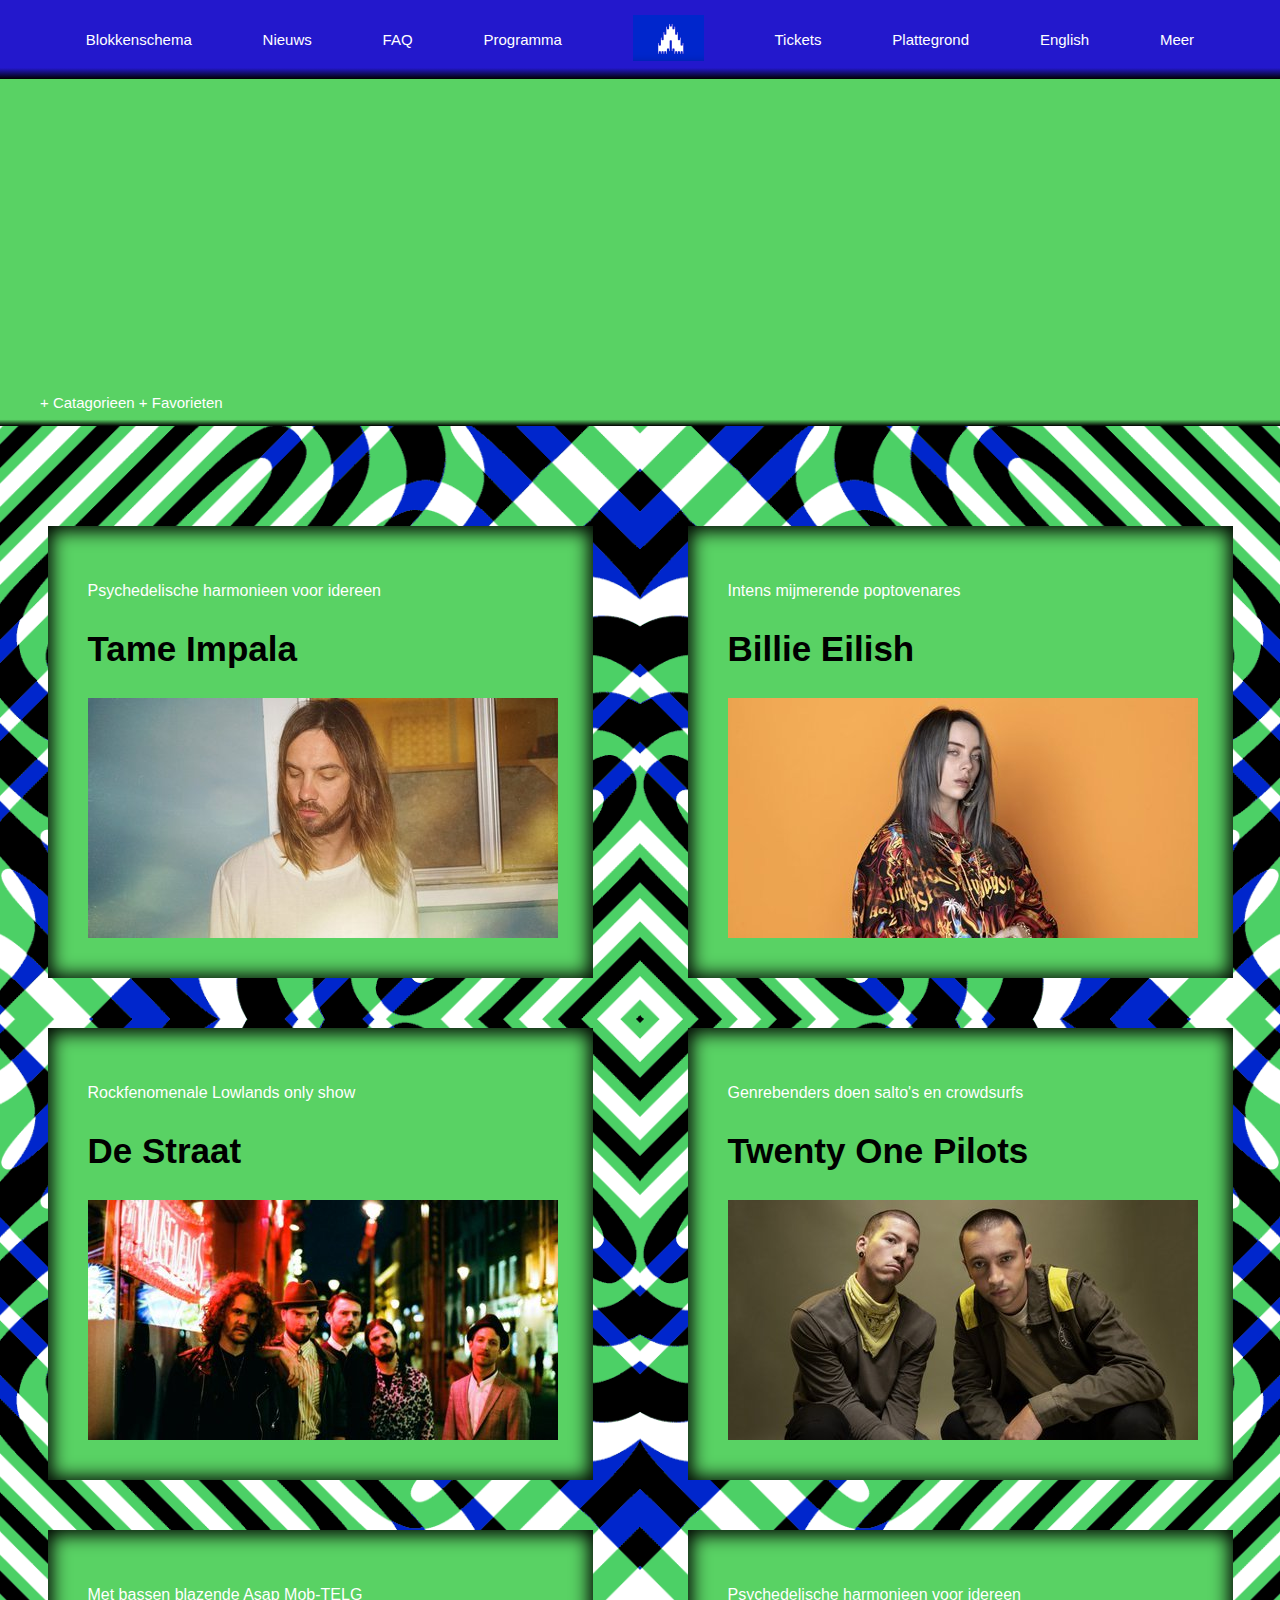
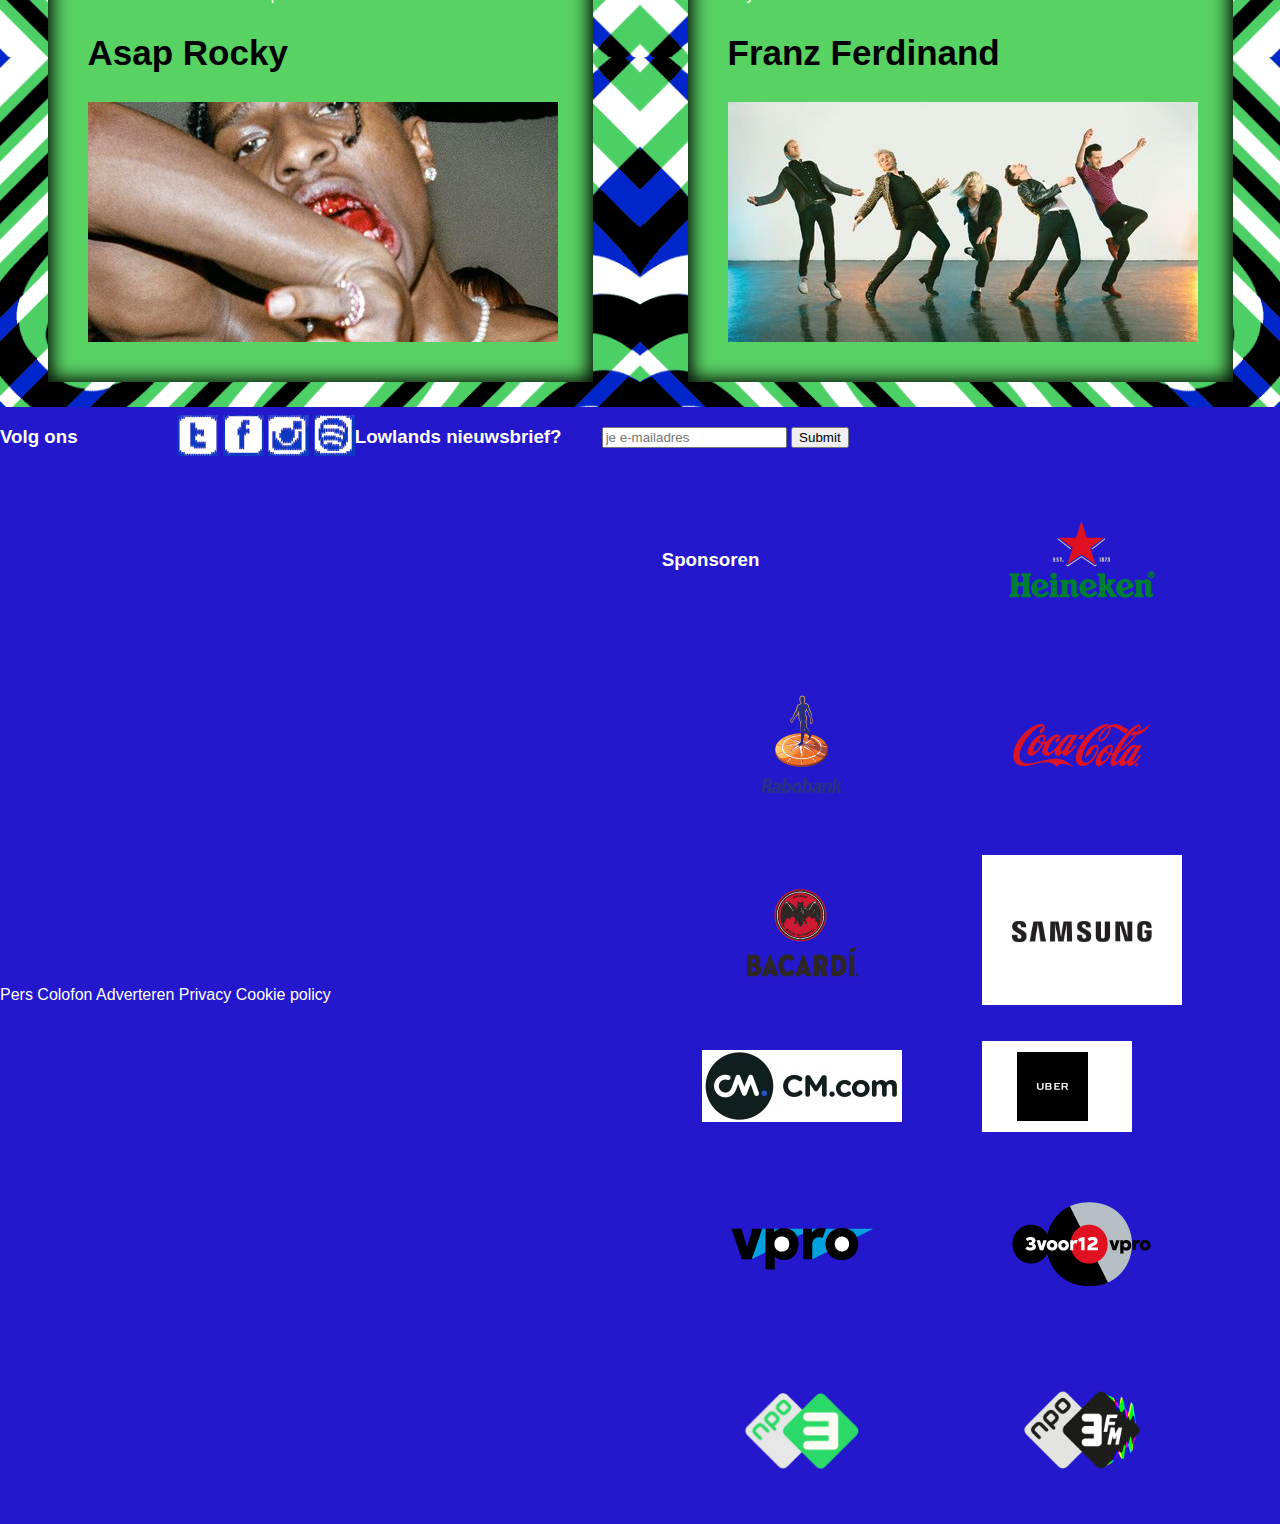
==== html/index.html @ 319c8a41 "Lowlands" ====
<!DOCTYPE html>
<html>

<head>
    <meta name="viewport" content="width=device=width, initial-scale=1">
    <meta charset="utf-8">
    <link rel="icon" href="../images/favicon.gif" type="image/gif" sizes="16x16">
    <title>Lowlands 2019 | Programma</title>
    <link rel="stylesheet" href="../css/style.css">
</head>

<body>
    <header>
        <nav>
            <ul>
                <li><a href="#">Blokkenschema</a></li>
                <li><a href="#">Nieuws</a></li>
                <li><a href="#">FAQ</a></li>
                <li><a href="#">Programma</a></li>
                <li><img src="../images/ding.png"></li>
                <li><a href="#">Tickets</a></li>
                <li><a href="#">Plattegrond</a></li>
                <li><a href="#">English</a></li>
                <li><a href="#">Meer</a></li>
            </ul>
        </nav>
    </header>
    <main>
        <nav>
            <ul>
                <li><a href="#">+ Catagorieen</a></li>
                <li><a href="#">+ Favorieten</a></li>
            </ul>
        </nav>
        <section>
            <!--<h1>A Artiesten</h1> !-->
            <article>
                <p>Psychedelische harmonieen voor idereen</p>
                <h2>Tame Impala</h2>
                <img src="../images/artiesten/tame_impala.jpg"><a href="#"></a>
            </article>
            <article>
                <p>Intens mijmerende poptovenares</p>
                <h2>Billie Eilish</h2>
                <img src="../images/artiesten/billy_eilish.jpg"><a href="#"></a>
            </article>
            <article>
                <p>Rockfenomenale Lowlands only show</p>
                <h2>De Straat</h2>
                <img src="../images/artiesten/de_straat.jpg"><a href="#"></a>
            </article>
            <article>
                <p>Genrebenders doen salto's en crowdsurfs</p>
                <h2>Twenty One Pilots</h2>
                <img src="../images/artiesten/twenty_one_pilots.jpg"><a href="#"></a>
            </article>
            <article>
                <p>Met bassen blazende Asap Mob-TELG</p>
                <h2>Asap Rocky</h2>
                <img src="../images/artiesten/asap_rocky.jpg"><a href="#"></a>
            </article>
            <article>
                <p>Psychedelische harmonieen voor idereen</p>
                <h2>Franz Ferdinand</h2>
                <img src="../images/artiesten/franz_ferdinand.jpg"><a href="#"></a>
            </article>
        </section>
    </main>
    </section>
    <footer>
        <section>

            <h3>Volg ons</h3>

            <nav>
                <img src="../images/twitter.png" alt="twitter link">
                <img src="../images/facebook.png" alt="facebook link">
                <img src="../images/instagram.png" alt="instagram link">
                <img src="../images/spotify.png" alt="spotify link">
            </nav>
        </section>

        <section>
            <h3>Lowlands nieuwsbrief?</h3>

            <form>
                <input type="text" placeholder="je e-mailadres">
                <input type="submit">
            </form>
        </section>

        <section>
            <nav>
                <a href="#">Pers</a>
                <a href="#">Colofon</a>
                <a href="#">Adverteren</a>
                <a href="#">Privacy</a>
                <a href="#">Cookie policy</a>
            </nav>
        </section>

        <section>

            <h3>Sponsoren</h3>

            <figure><img src="../images/sponsors/heineken.png" alt="heineken logo"></figure>
            <figure><img src="../images/sponsors/rabo.png" alt="rabobank logo"></figure>
            <figure><img src="../images/sponsors/coca_cola.png" alt="coca cola logo"></figure>
            <figure><img src="../images/sponsors/bacardi.png" alt="bacardi logo"></figure>
            <figure><img src="../images/sponsors/samsung.png" alt="samsung logo"></figure>
            <figure><img src="../images/sponsors/cm.jpg" alt="cm logo"></figure>
            <figure><img src="../images/sponsors/uber.png" alt="uber logo"></figure>
            <figure><img src="../images/sponsors/vpro.png" alt="vpro logo"></figure>
            <figure><img src="../images/sponsors/3voor12.png" alt="3voor12 logo"></figure>
            <figure><img src="../images/sponsors/npo3.png" alt="npo3 logo"></figure>
            <figure><img src="../images/sponsors/npo3fm.png" alt="npo3fm logo"></figure>
        </section>
    </footer>
</body>

</html>
---- css/style.css ----
@font-face {
    font-family: solid;
    src: url('../fonts/solid.ttf');
}

body {
    font-family: 'solid', sans-serif;
    font-weight: 300;
    margin: 0;
    background-image: url('../images/gigg.gif');
    background-size: 100%;
    background-repeat: no-repeat;
    background-color: rgb(89, 210, 100);
}

header ul {
    font-size: 15px;
    display: flex;
    align-items: center;
    justify-content: space-evenly;
    background-color: rgb(35, 24, 204);
    background: linear-gradient(0deg, rgba(0, 0, 0, 1) 0%, rgba(35, 24, 204, 1) 14%);
    padding: 1em;
    margin: 0;
    margin-bottom: 20em;
}

main nav {
    font-size: 15px;
    background-color: rgb(89, 210, 100);
    background: linear-gradient(0deg, rgba(0, 0, 0, 1) 0%, rgb(89, 210, 100) 14%);
    display: flex;
    align-items: center;
    margin-bottom: 5em;

}


main a:hover {
    color: rgb(35, 24, 204);
}

a {
    color: white;
    text-decoration: none;
}

a:hover {
    color: rgb(89, 210, 100)
}

li {
    display: inline-block;
}

main {
    background-image: url(../images/background-section.png);
    background-size: 100%;
    background-repeat: repeat;
}

section {
    display: grid;
    grid-template-columns: 3fr 3fr;
    align-items: center;

}

article {
    flex: 30%;
    background-color: rgb(89, 210, 100);
    box-shadow: inset 0px 1px 18px 4px rgba(0, 0, 0, 1);
    padding: 40px 105px 40px 40px;
    margin: 25px auto;
    max-width: 400px;
}

article p {
    color: white;
}

article h2 {
    font-size: 35px;
}

article:hover {
    background-color: rgb(35, 24, 204);
    background-size: 400%;
    background-repeat: no-repeat;
    color: red;
}

section article img {
    max-width: 500px;
    display: flex;
    align-items: flex-start;
}

footer {
    background-color: rgb(35, 24, 204);
    display: flex;
    align-items: center;
    flex-wrap: wrap;
    color: white;
}
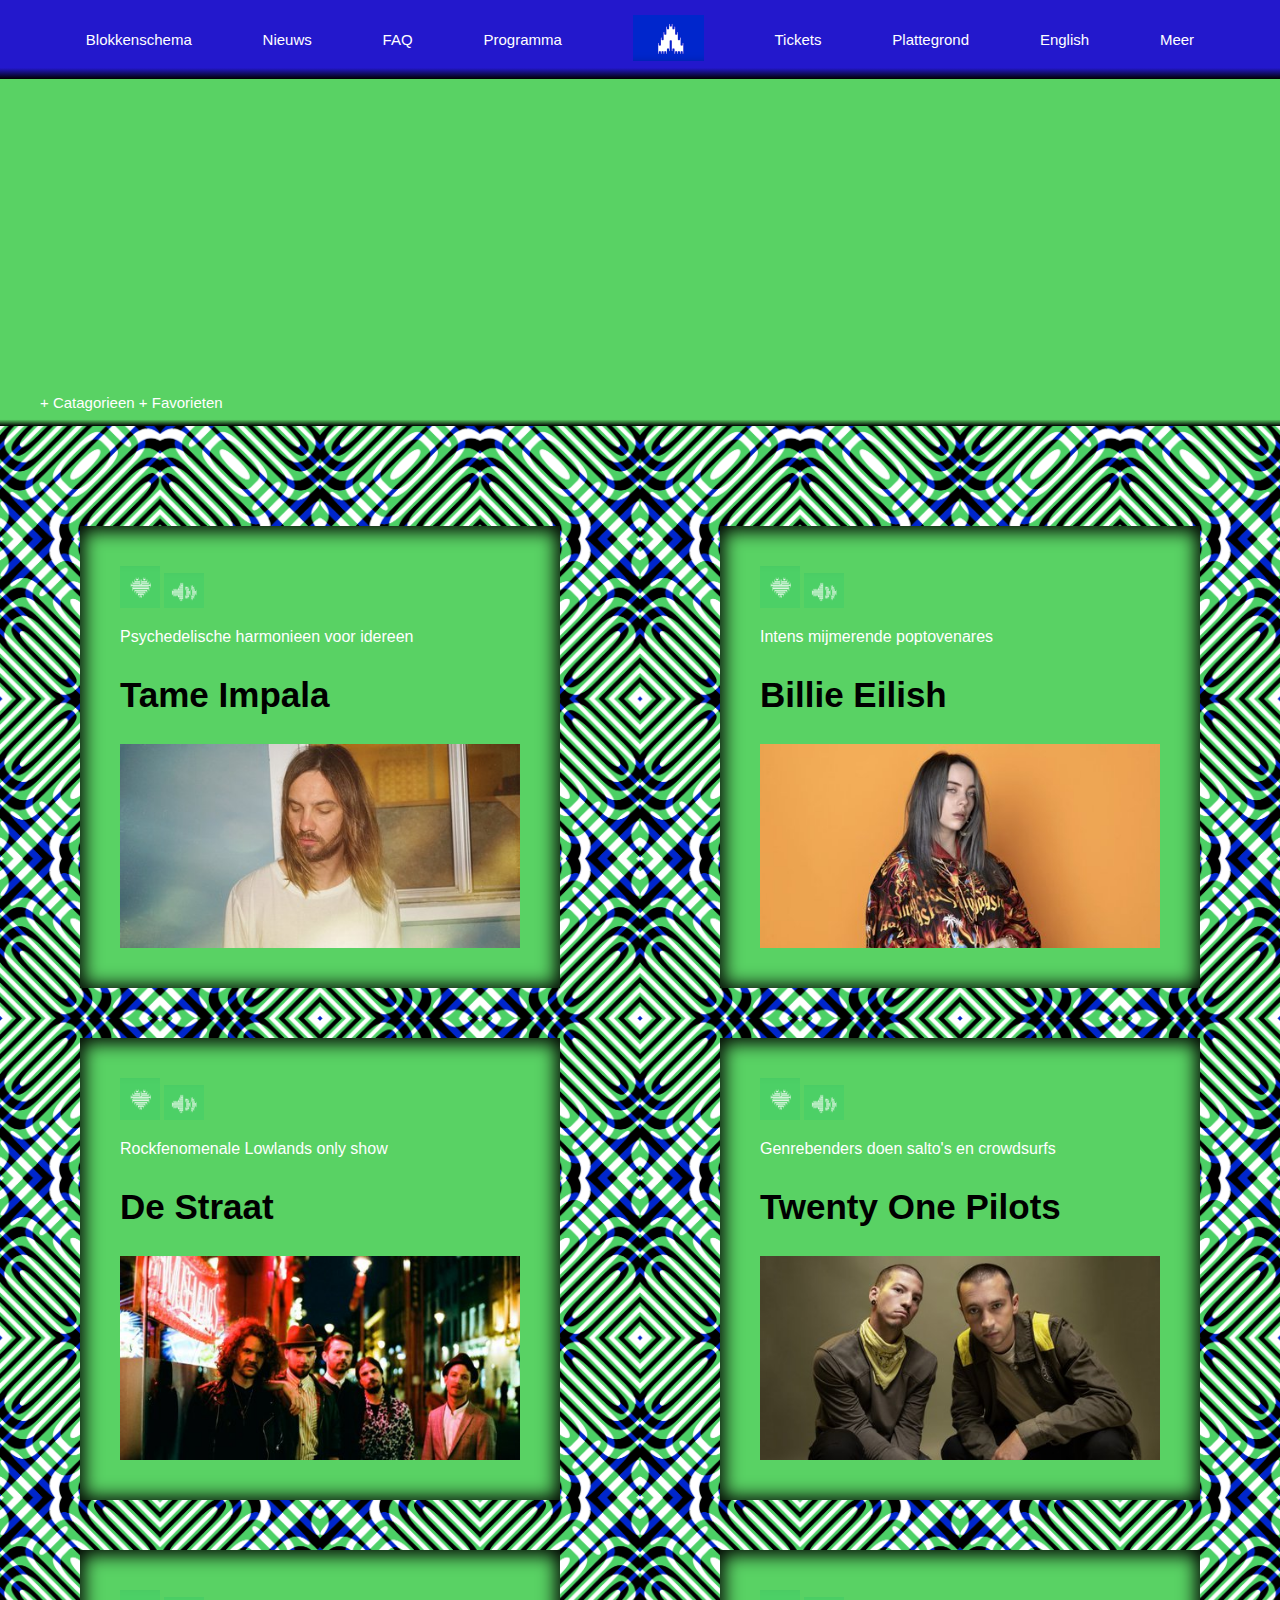
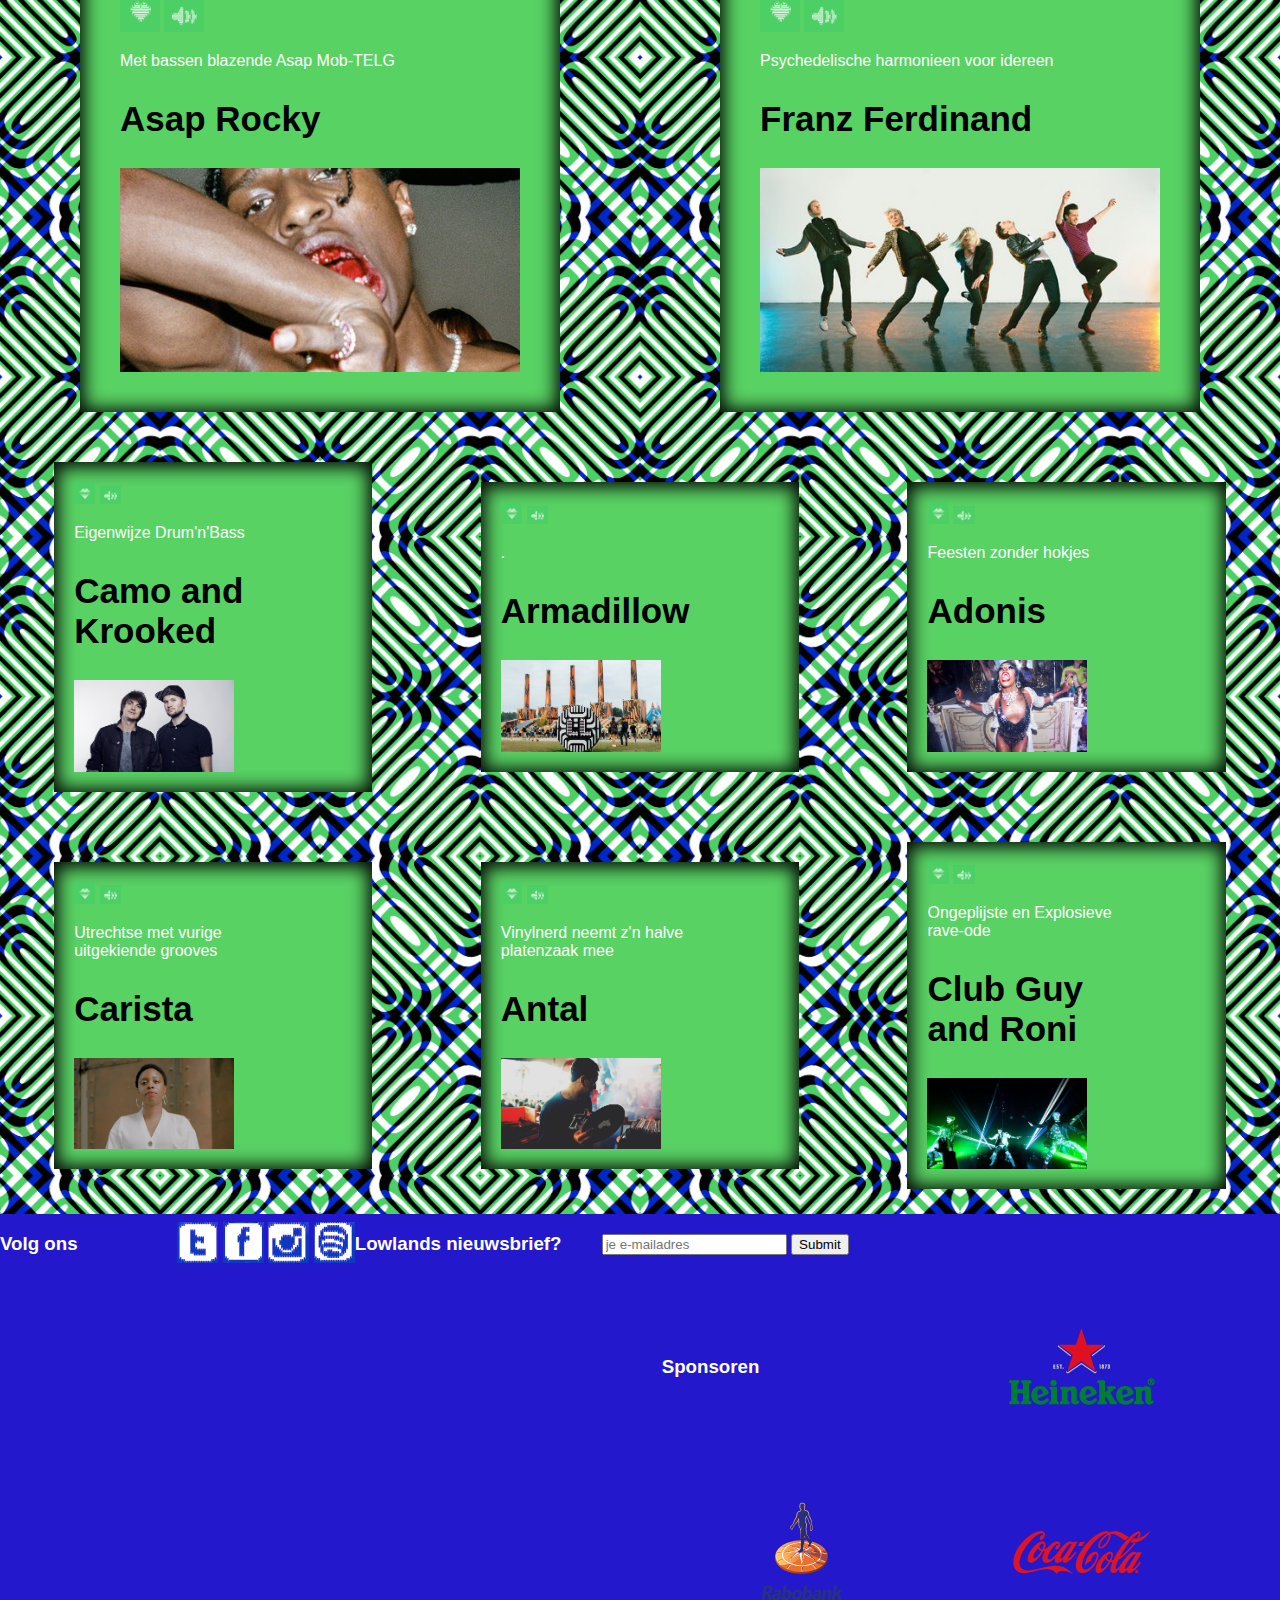
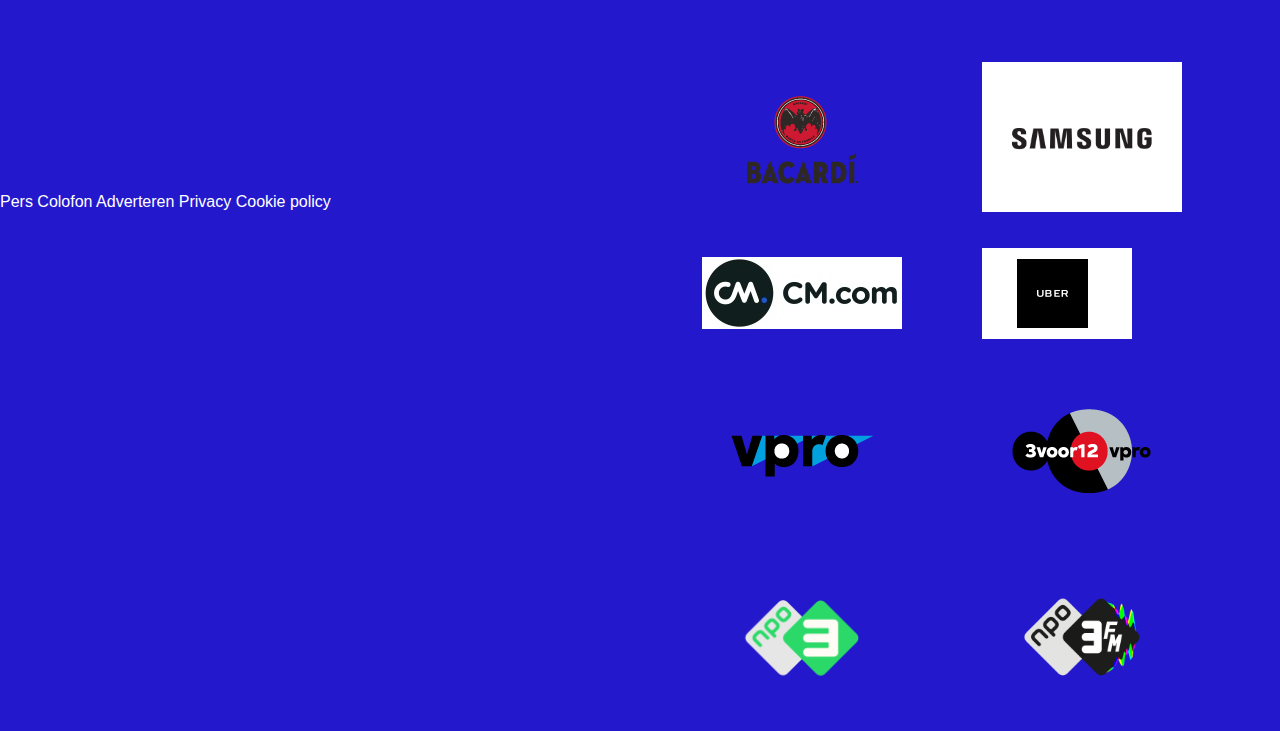
==== commit 0589deff: "lowlands" ====
--- a/html/index.html
+++ b/html/index.html
@@ -1,5 +1,5 @@
 <!DOCTYPE html>
-<html>
+<html lang="nl">
 
 <head>
     <meta name="viewport" content="width=device=width, initial-scale=1">
@@ -17,7 +17,7 @@
                 <li><a href="#">Nieuws</a></li>
                 <li><a href="#">FAQ</a></li>
                 <li><a href="#">Programma</a></li>
-                <li><img src="../images/ding.png"></li>
+                <li><img src="../images/ding.png" alt="home button"></li>
                 <li><a href="#">Tickets</a></li>
                 <li><a href="#">Plattegrond</a></li>
                 <li><a href="#">English</a></li>
@@ -35,38 +35,94 @@
         <section>
             <!--<h1>A Artiesten</h1> !-->
             <article>
+                <img class="icoon" src="../images/hartje.png" alt="favorieten icoon">
+                <img class="icoon_muziek" src="../images/volume.png" alt="volume icoon">
                 <p>Psychedelische harmonieen voor idereen</p>
                 <h2>Tame Impala</h2>
-                <img src="../images/artiesten/tame_impala.jpg"><a href="#"></a>
+                <img class="programma_img" src="../images/artiesten/tame_impala.jpg" alt="Tame Impala"><a href="#"></a>
             </article>
             <article>
+                <img class="icoon" src="../images/hartje.png" alt="favorieten icoon">
+                <img class="icoon_muziek" src="../images/volume.png" alt="volume icoon">
                 <p>Intens mijmerende poptovenares</p>
                 <h2>Billie Eilish</h2>
-                <img src="../images/artiesten/billy_eilish.jpg"><a href="#"></a>
+                <img class="programma_img" src="../images/artiesten/billy_eilish.jpg" alt="Billie Eilish"><a href="#"></a>
             </article>
             <article>
+                <img class="icoon" src="../images/hartje.png" alt="favorieten icoon">
+                <img class="icoon_muziek" src="../images/volume.png" alt="volume icoon">
                 <p>Rockfenomenale Lowlands only show</p>
                 <h2>De Straat</h2>
-                <img src="../images/artiesten/de_straat.jpg"><a href="#"></a>
+                <img class="programma_img" src="../images/artiesten/de_straat.jpg" alt="De Straat"><a href="#"></a>
             </article>
             <article>
+                <img class="icoon" src="../images/hartje.png" alt="favorieten icoon">
+                <img class="icoon_muziek" src="../images/volume.png" alt="volume icoon">
                 <p>Genrebenders doen salto's en crowdsurfs</p>
                 <h2>Twenty One Pilots</h2>
-                <img src="../images/artiesten/twenty_one_pilots.jpg"><a href="#"></a>
+                <img class="programma_img" src="../images/artiesten/twenty_one_pilots.jpg" alt="21 Pilots"><a href="#"></a>
             </article>
             <article>
+                <img class="icoon" src="../images/hartje.png" alt="favorieten icoon">
+                <img class="icoon_muziek" src="../images/volume.png" alt="volume icoon">
                 <p>Met bassen blazende Asap Mob-TELG</p>
                 <h2>Asap Rocky</h2>
-                <img src="../images/artiesten/asap_rocky.jpg"><a href="#"></a>
+                <img class="programma_img" src="../images/artiesten/asap_rocky.jpg" alt="Asap Rocky"><a href="#"></a>
             </article>
             <article>
+                <img class="icoon" src="../images/hartje.png" alt="favorieten icoon">
+                <img class="icoon_muziek" src="../images/volume.png" alt="volume icoon">
                 <p>Psychedelische harmonieen voor idereen</p>
                 <h2>Franz Ferdinand</h2>
-                <img src="../images/artiesten/franz_ferdinand.jpg"><a href="#"></a>
+                <img class="programma_img" src="../images/artiesten/franz_ferdinand.jpg" alt="Franz Ferdinand"><a href="#"></a>
+            </article>
+        </section>
+
+        <section class="section2">
+            <article class="artiesten2">
+                <img class="icoon" src="../images/hartje.png" alt="favorieten icoon">
+                <img class="icoon_muziek" src="../images/volume.png" alt="volume icoon">
+                <p>Eigenwijze Drum'n'Bass</p>
+                <h2>Camo and Krooked</h2>
+                <img class="programma_img2" src="../images/artiesten/download.jpg" alt="Camo and Krooked"><a href="#"></a>
+            </article>
+            <article class="artiesten2">
+                <img class="icoon" src="../images/hartje.png" alt="favorieten icoon">
+                <img class="icoon_muziek" src="../images/volume.png" alt="volume icoon">
+                <p>.</p>
+                <h2>Armadillow</h2>
+                <img class="programma_img2" src="../images/artiesten/download%20copy%202.jpg" alt="Armadillow"><a href="#"></a>
+            </article>
+            <article class="artiesten2">
+                <img class="icoon" src="../images/hartje.png" alt="favorieten icoon">
+                <img class="icoon_muziek" src="../images/volume.png" alt="volume icoon">
+                <p>Feesten zonder hokjes</p>
+                <h2>Adonis</h2>
+                <img class="programma_img2" src="../images/artiesten/download%20copy%203.jpg" alt="Adonis"><a href="#"></a>
+            </article>
+            <article class="artiesten2">
+                <img class="icoon" src="../images/hartje.png" alt="favorieten icoon">
+                <img class="icoon_muziek" src="../images/volume.png" alt="volume icoon">
+                <p>Utrechtse met vurige uitgekiende grooves</p>
+                <h2>Carista</h2>
+                <img class="programma_img2" src="../images/artiesten/download%20copy%204.jpg" alt="Carista"><a href="#"></a>
+            </article>
+            <article class="artiesten2">
+                <img class="icoon" src="../images/hartje.png" alt="favorieten icoon">
+                <img class="icoon_muziek" src="../images/volume.png" alt="volume icoon">
+                <p>Vinylnerd neemt z'n halve platenzaak mee</p>
+                <h2>Antal</h2>
+                <img class="programma_img2" src="../images/artiesten/download%20copy.jpg" alt="Antal"><a href="#"></a>
+            </article>
+            <article class="artiesten2">
+                <img class="icoon" src="../images/hartje.png" alt="favorieten icoon">
+                <img class="icoon_muziek" src="../images/volume.png" alt="volume icoon">
+                <p>Ongeplijste en Explosieve rave-ode</p>
+                <h2>Club Guy and Roni</h2>
+                <img class="programma_img2" src="../images/artiesten/download-1.jpg" alt="Club guy and Roni"><a href="#"></a>
             </article>
         </section>
     </main>
-    </section>
     <footer>
         <section>
 
--- a/css/style.css
+++ b/css/style.css
@@ -55,7 +55,7 @@
 
 main {
     background-image: url(../images/background-section.png);
-    background-size: 100%;
+    background-size: 25%;
     background-repeat: repeat;
 }
 
@@ -70,7 +70,7 @@
     flex: 30%;
     background-color: rgb(89, 210, 100);
     box-shadow: inset 0px 1px 18px 4px rgba(0, 0, 0, 1);
-    padding: 40px 105px 40px 40px;
+    padding: 40px 40px 40px 40px;
     margin: 25px auto;
     max-width: 400px;
 }
@@ -90,10 +90,39 @@
     color: red;
 }
 
-section article img {
-    max-width: 500px;
+.programma_img {
+    max-width: 100%;
     display: flex;
     align-items: flex-start;
+}
+
+.icoon {
+    max-width: 10%
+}
+
+.icoon_muziek {
+    max-width: 10%;
+}
+
+.section2 {
+    display: grid;
+    grid-template-columns: 2fr 2fr 2fr;
+    align-items: center;
+}
+
+.artiesten2 {
+    flex: 30%;
+    background-color: rgb(89, 210, 100);
+    box-shadow: inset 0px 1px 18px 4px rgba(0, 0, 0, 1);
+    padding: 20px 85px 20px 20px;
+    margin: 25px auto;
+    max-width: 50%;
+}
+
+.programma_img2 {
+    max-width: 75%;
+    display: flex;
+    align-items: center;
 }
 
 footer {
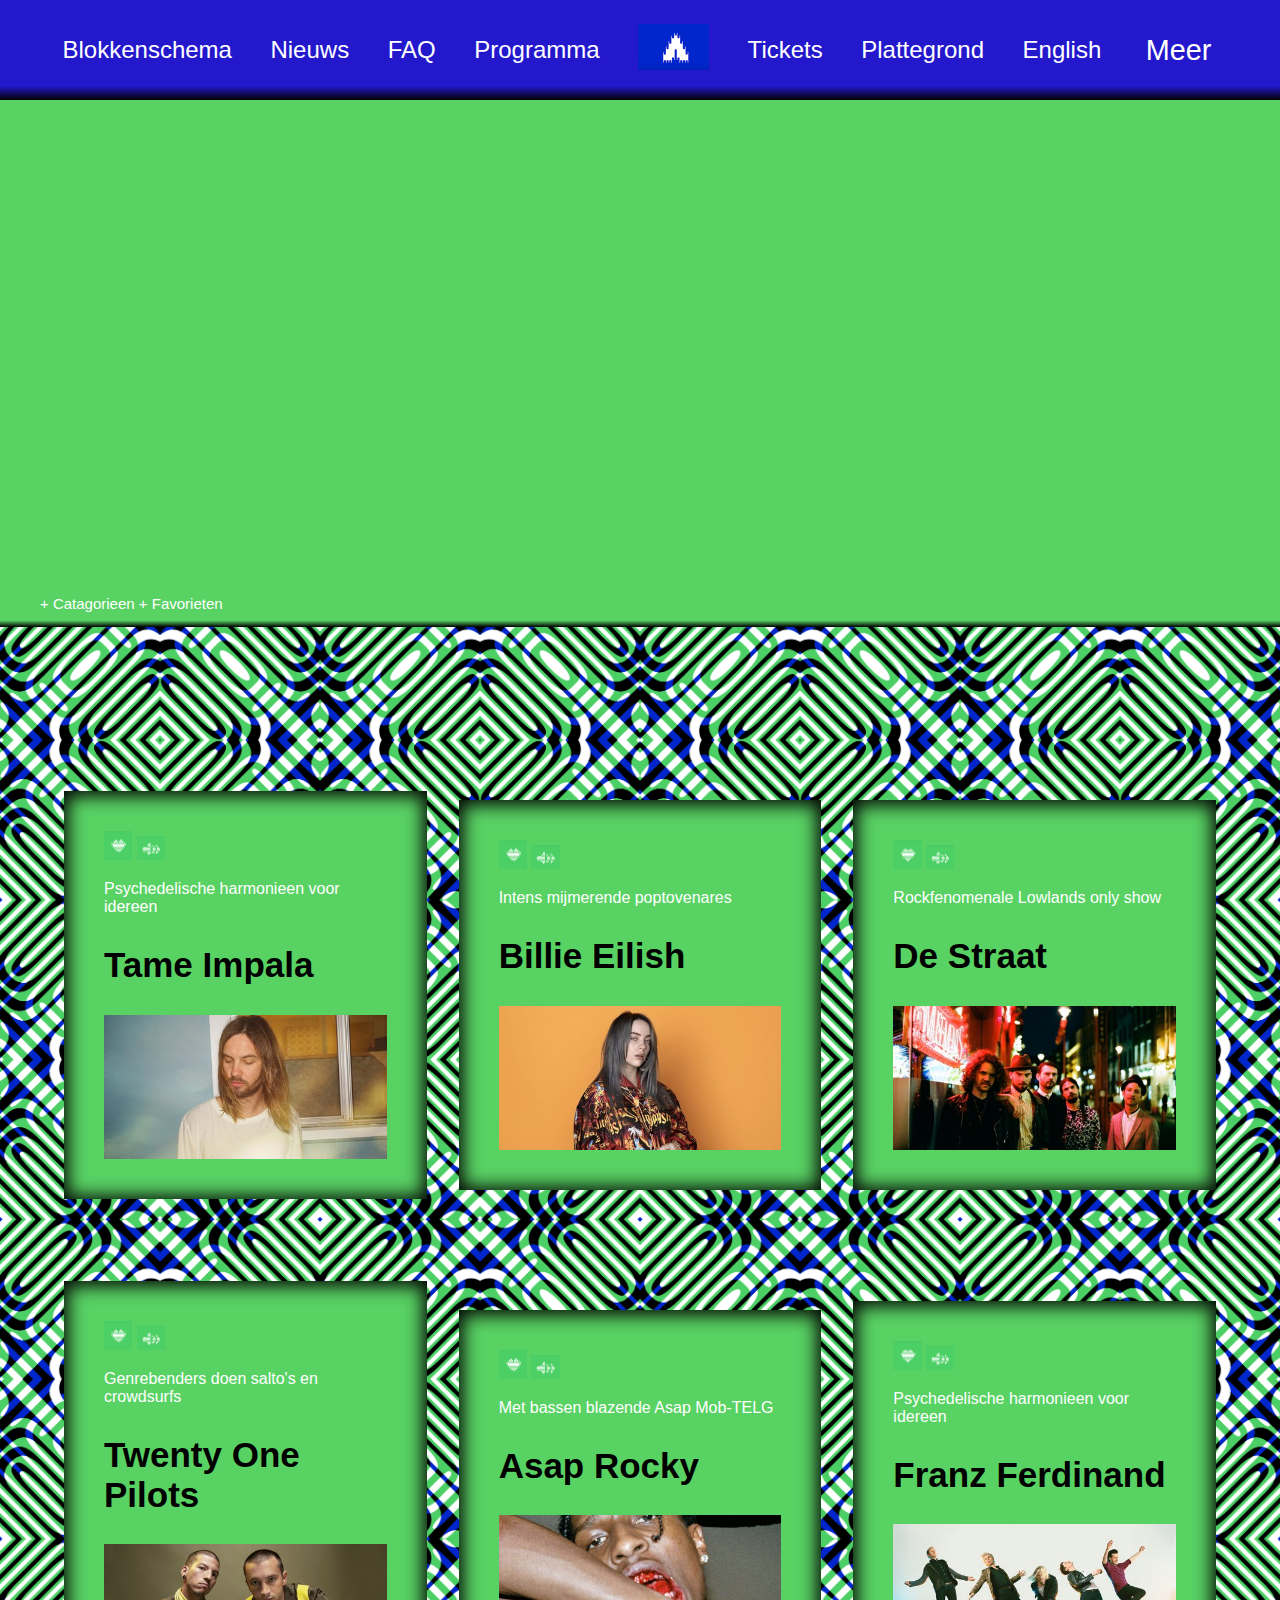
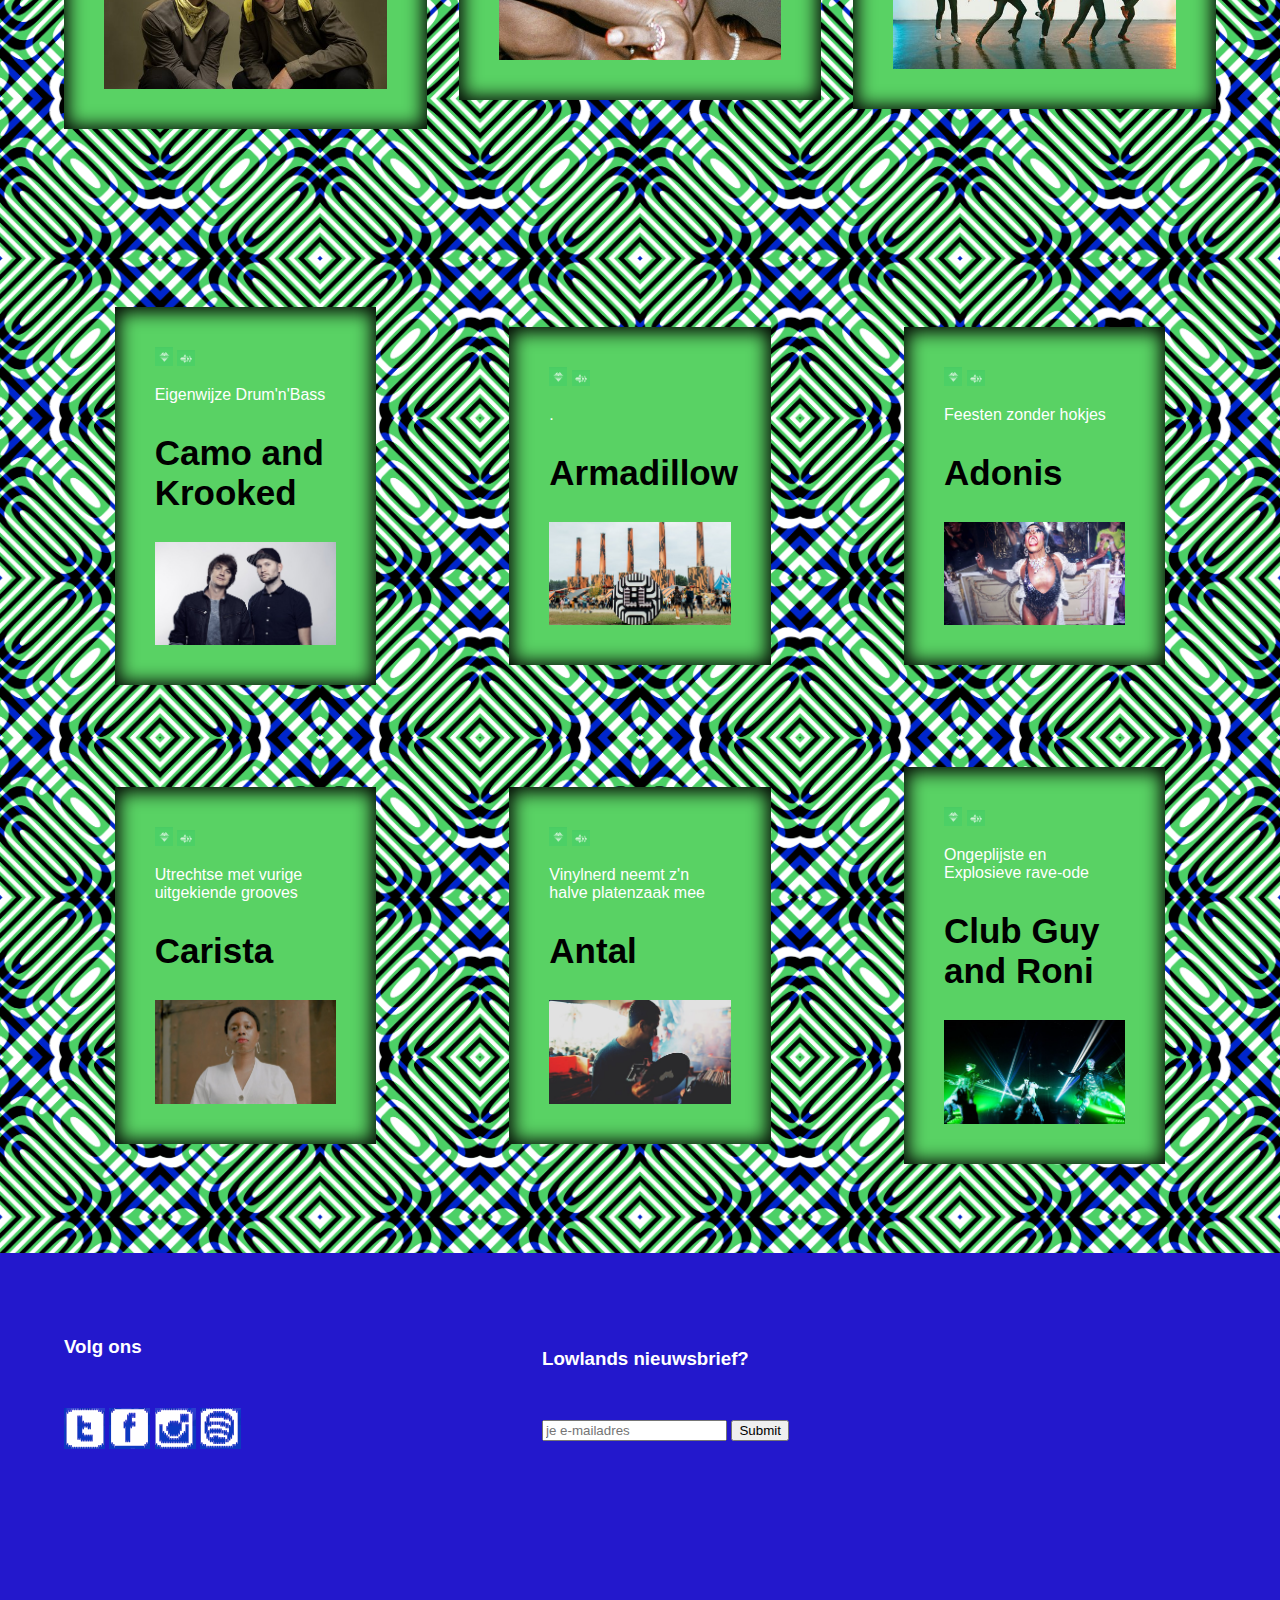
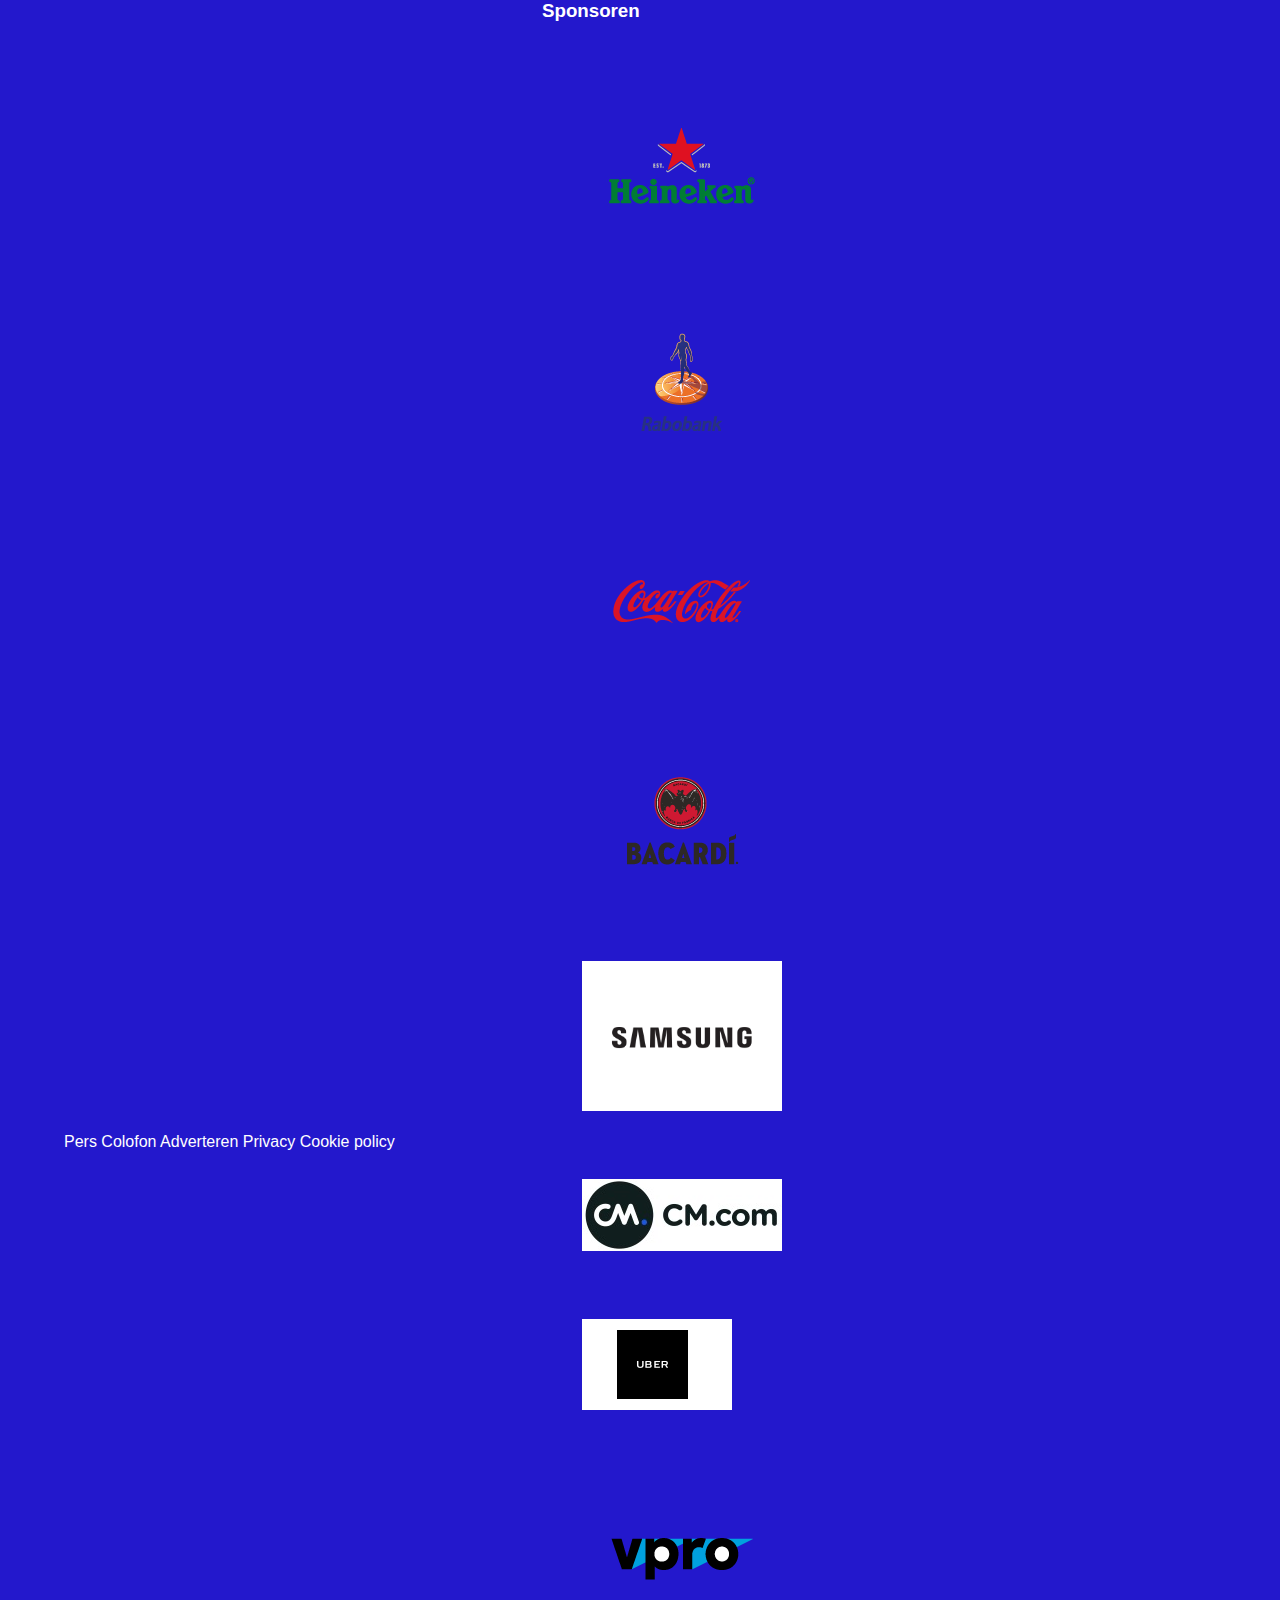
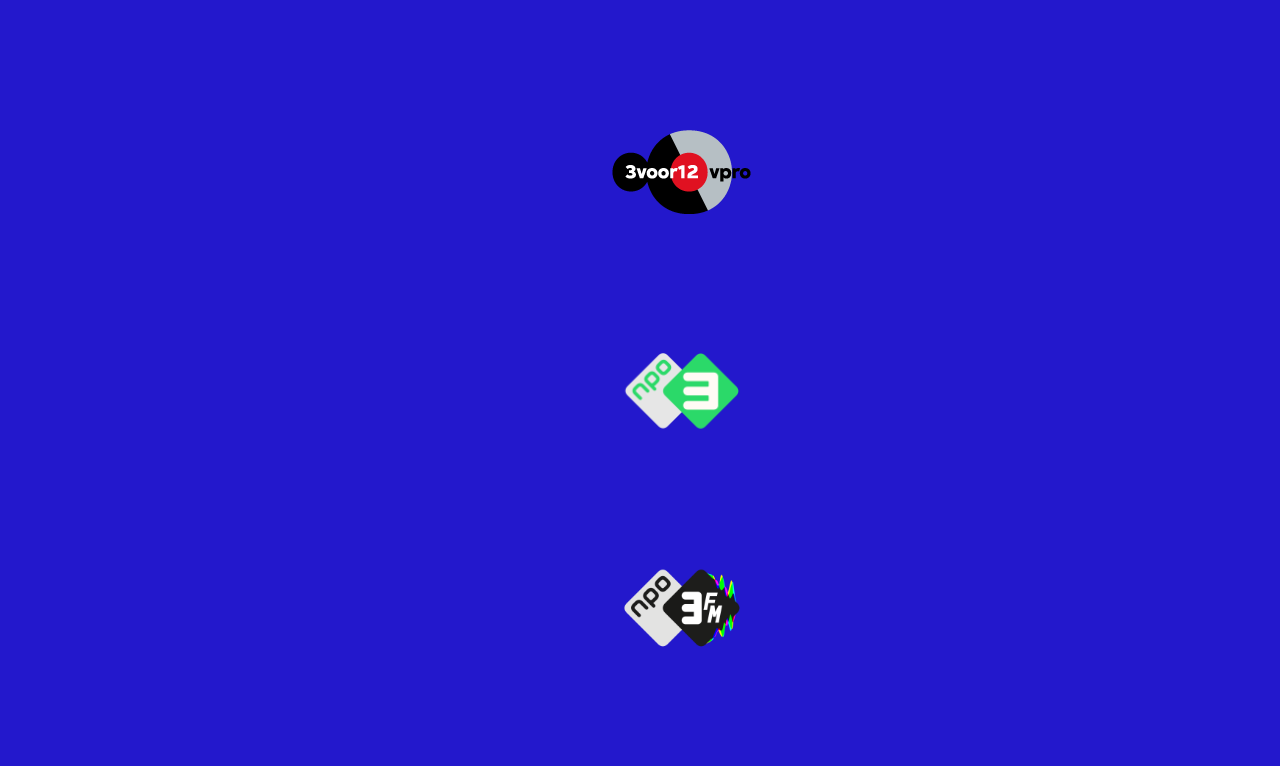
==== commit 1742a88d: "gud" ====
--- a/html/index.html
+++ b/html/index.html
@@ -21,7 +21,19 @@
                 <li><a href="#">Tickets</a></li>
                 <li><a href="#">Plattegrond</a></li>
                 <li><a href="#">English</a></li>
-                <li><a href="#">Meer</a></li>
+                <button id="mobile_btn">Meer</button>
+            </ul>
+        </nav>
+        <nav>
+            <ul>
+                <li><a href="#">Achtergrond</a></li>
+                <li><a href="#">Grean and Clean</a></li>
+                <li><a href="#">Over Lowlands</a></li>
+                <p>Blijf op de hoogte!</p>
+                <li><img src="../images/twitter.png" alt="twitter button"></li>
+                <li><img src="../images/facebook.png" alt="facebook button"></li>
+                <li><img src="../images/instagram.png" alt="instagram button"></li>
+                <li><img src="../images/spotify.png" alt="spotify button"></li>
             </ul>
         </nav>
     </header>
@@ -152,6 +164,7 @@
                 <a href="#">Adverteren</a>
                 <a href="#">Privacy</a>
                 <a href="#">Cookie policy</a>
+
             </nav>
         </section>
 
@@ -172,6 +185,7 @@
             <figure><img src="../images/sponsors/npo3fm.png" alt="npo3fm logo"></figure>
         </section>
     </footer>
+    <script src="../js/script.js"></script>
 </body>
 
 </html>
--- a/css/style.css
+++ b/css/style.css
@@ -13,8 +13,8 @@
     background-color: rgb(89, 210, 100);
 }
 
-header ul {
-    font-size: 15px;
+header nav:nth-child(1) ul {
+    font-size: 1.5em;
     display: flex;
     align-items: center;
     justify-content: space-evenly;
@@ -40,13 +40,23 @@
     color: rgb(35, 24, 204);
 }
 
+nav p {
+    color: white;
+    font-size: 30px
+}
+
 a {
     color: white;
     text-decoration: none;
 }
 
 a:hover {
-    color: rgb(89, 210, 100)
+    color: rgb(89, 210, 100);
+
+}
+
+button:hover {
+    color: rgb(89, 210, 100);
 }
 
 li {
@@ -61,9 +71,10 @@
 
 section {
     display: grid;
-    grid-template-columns: 3fr 3fr;
+    grid-template-columns: repeat(auto-fill, minmax(350px, 3fr));
     align-items: center;
-
+    grid-gap: 2em;
+    padding: 5vw;
 }
 
 article {
@@ -106,7 +117,7 @@
 
 .section2 {
     display: grid;
-    grid-template-columns: 2fr 2fr 2fr;
+    grid-template-columns: repeat(auto-fill, minmax(350px, 3fr));
     align-items: center;
 }
 
@@ -114,13 +125,13 @@
     flex: 30%;
     background-color: rgb(89, 210, 100);
     box-shadow: inset 0px 1px 18px 4px rgba(0, 0, 0, 1);
-    padding: 20px 85px 20px 20px;
+    padding: 40px;
     margin: 25px auto;
     max-width: 50%;
 }
 
 .programma_img2 {
-    max-width: 75%;
+    max-width: 100%;
     display: flex;
     align-items: center;
 }
@@ -132,3 +143,50 @@
     flex-wrap: wrap;
     color: white;
 }
+
+
+header nav:nth-child(2) {
+    display: flex;
+    align-items: center;
+    text-align: center;
+    flex-direction: column;
+    background-color: mediumblue;
+    height: 100vh;
+    width: 100vw;
+    position: absolute;
+    top: 0;
+    opacity: 0;
+    z-index: -1;
+}
+
+header nav:nth-child(2).show {
+    opacity: 0.9;
+    z-index: 999;
+}
+
+header nav:nth-child(2) ul {
+    margin-top: 10%;
+    display: flex;
+    flex-direction: column;
+}
+
+header nav:nth-child(2) li {
+
+    font-size: 4em;
+}
+
+
+
+header nav button {
+    font-family: 'solid', sans-serif;
+    background-color: Transparent;
+    background-repeat: no-repeat;
+    border: none;
+    font-size: 1.2em;
+    color: white;
+}
+
+#mobile_btn {
+    position: relative;
+    z-index: 999999;
+}
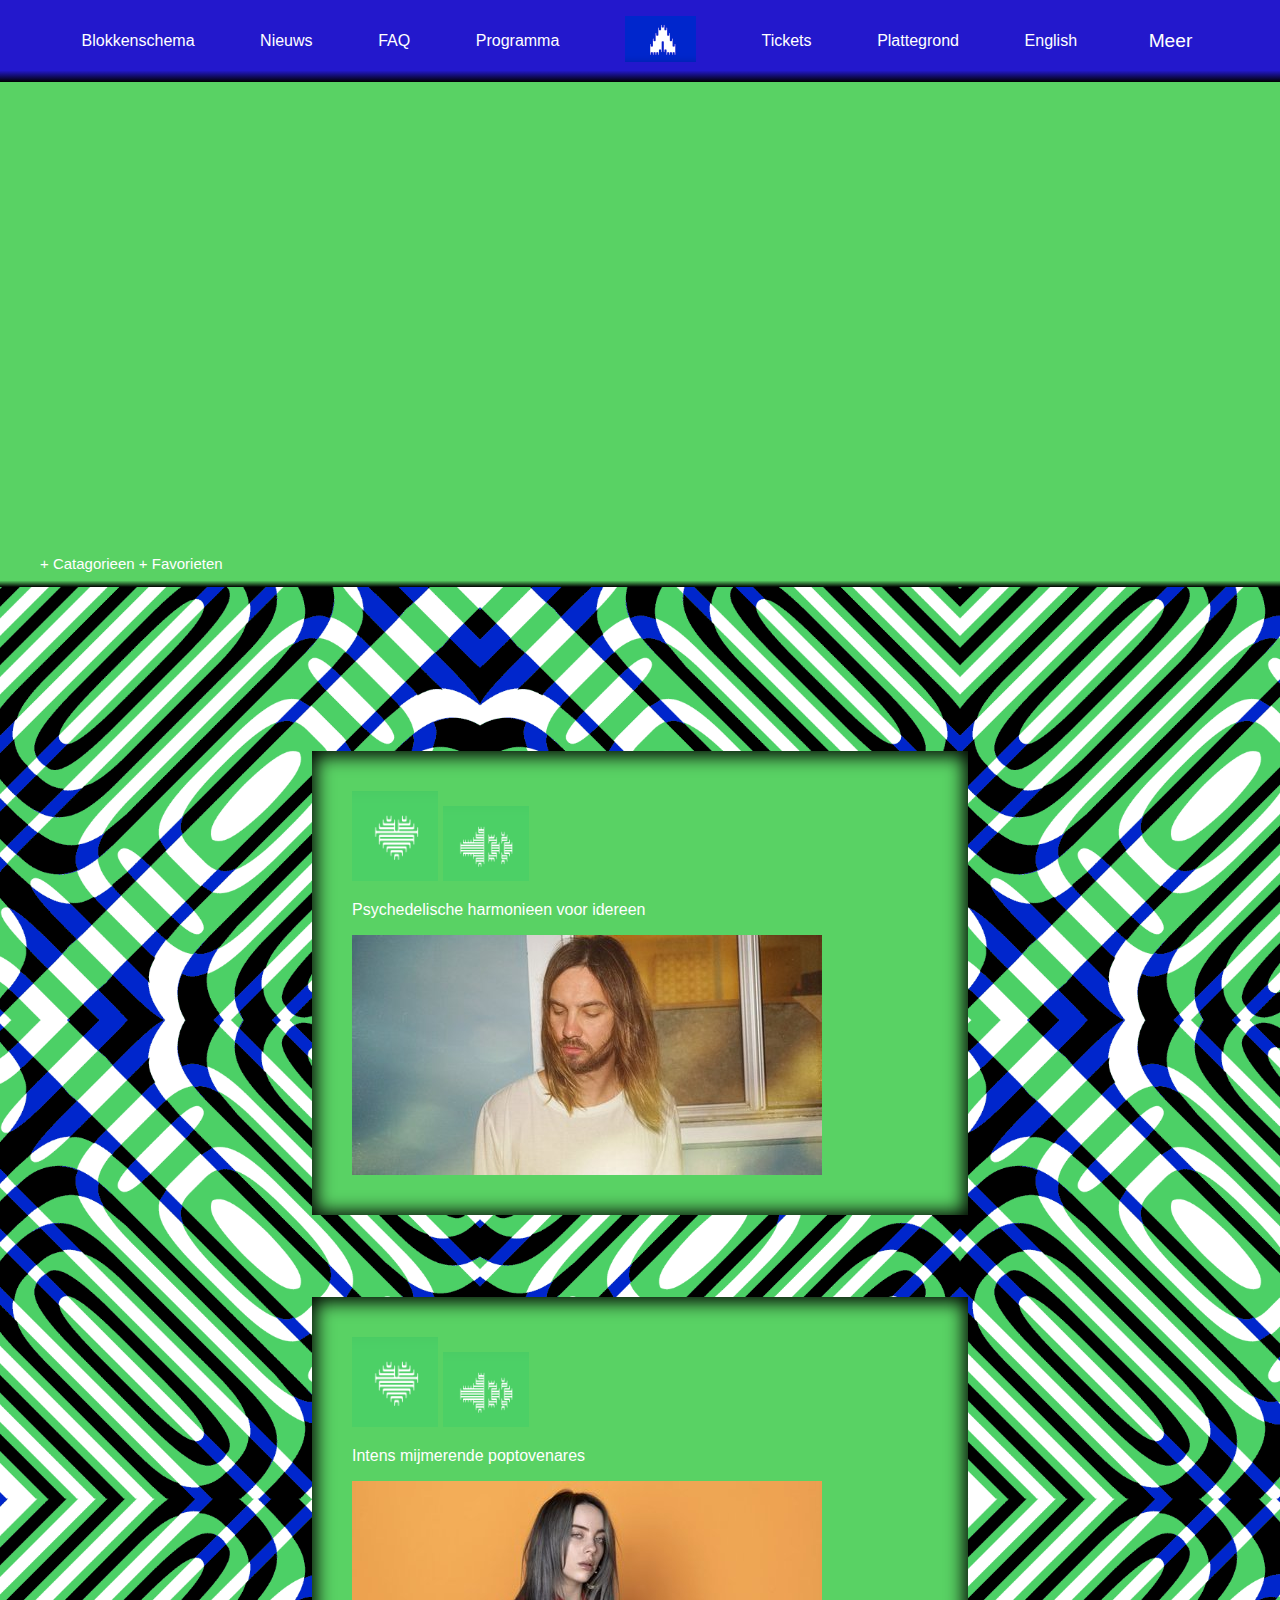
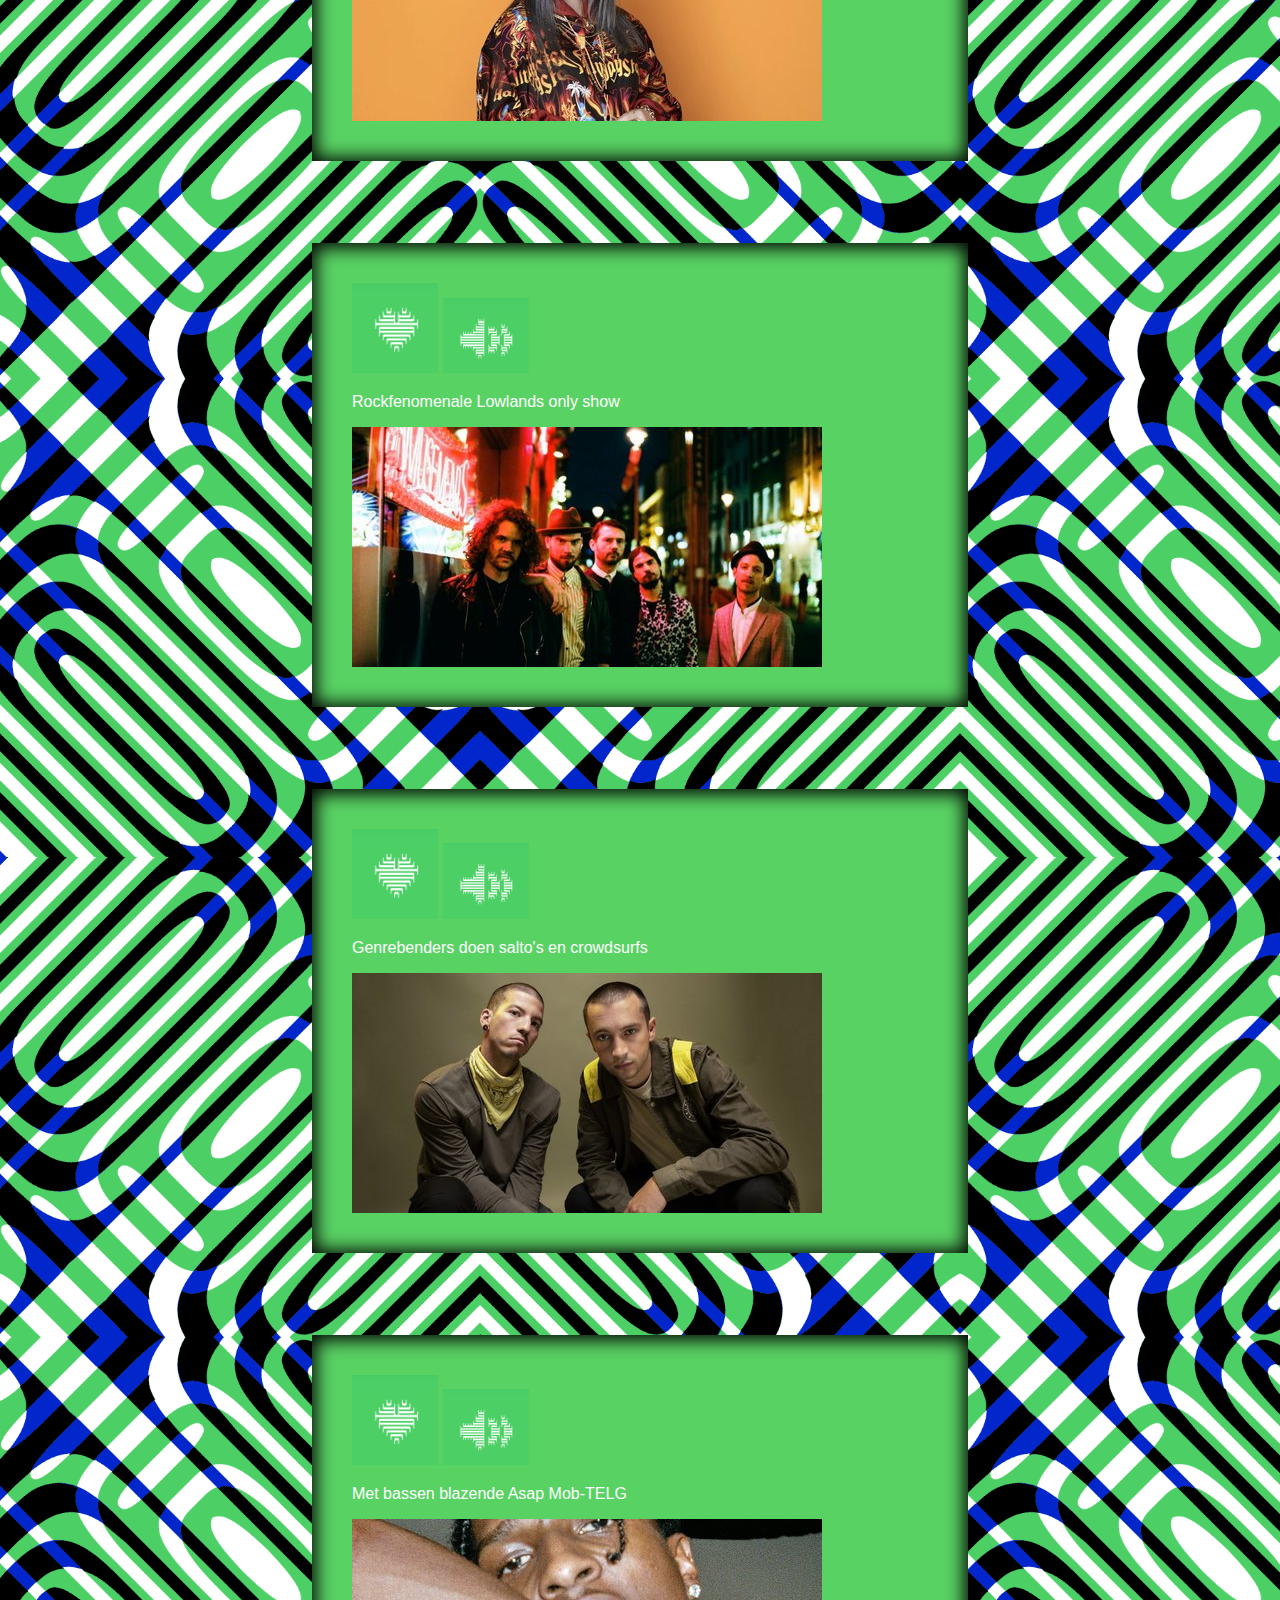
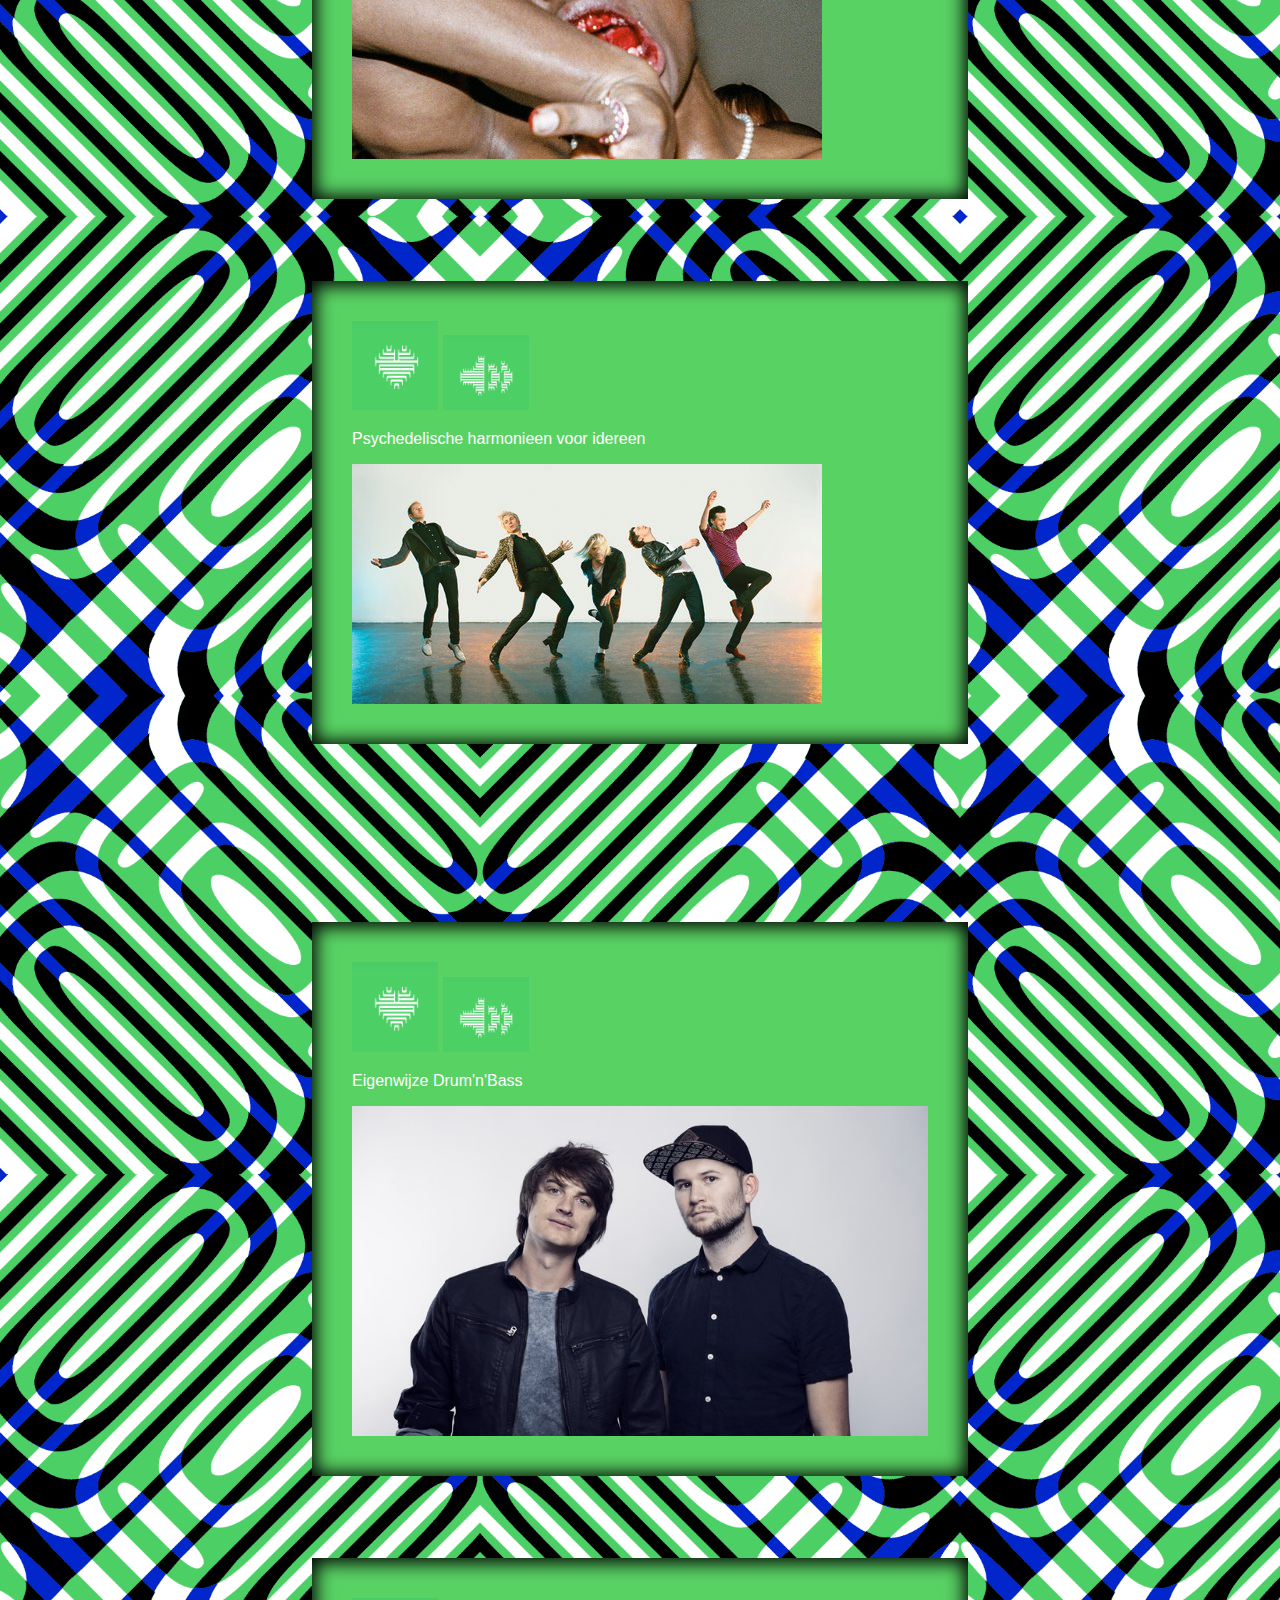
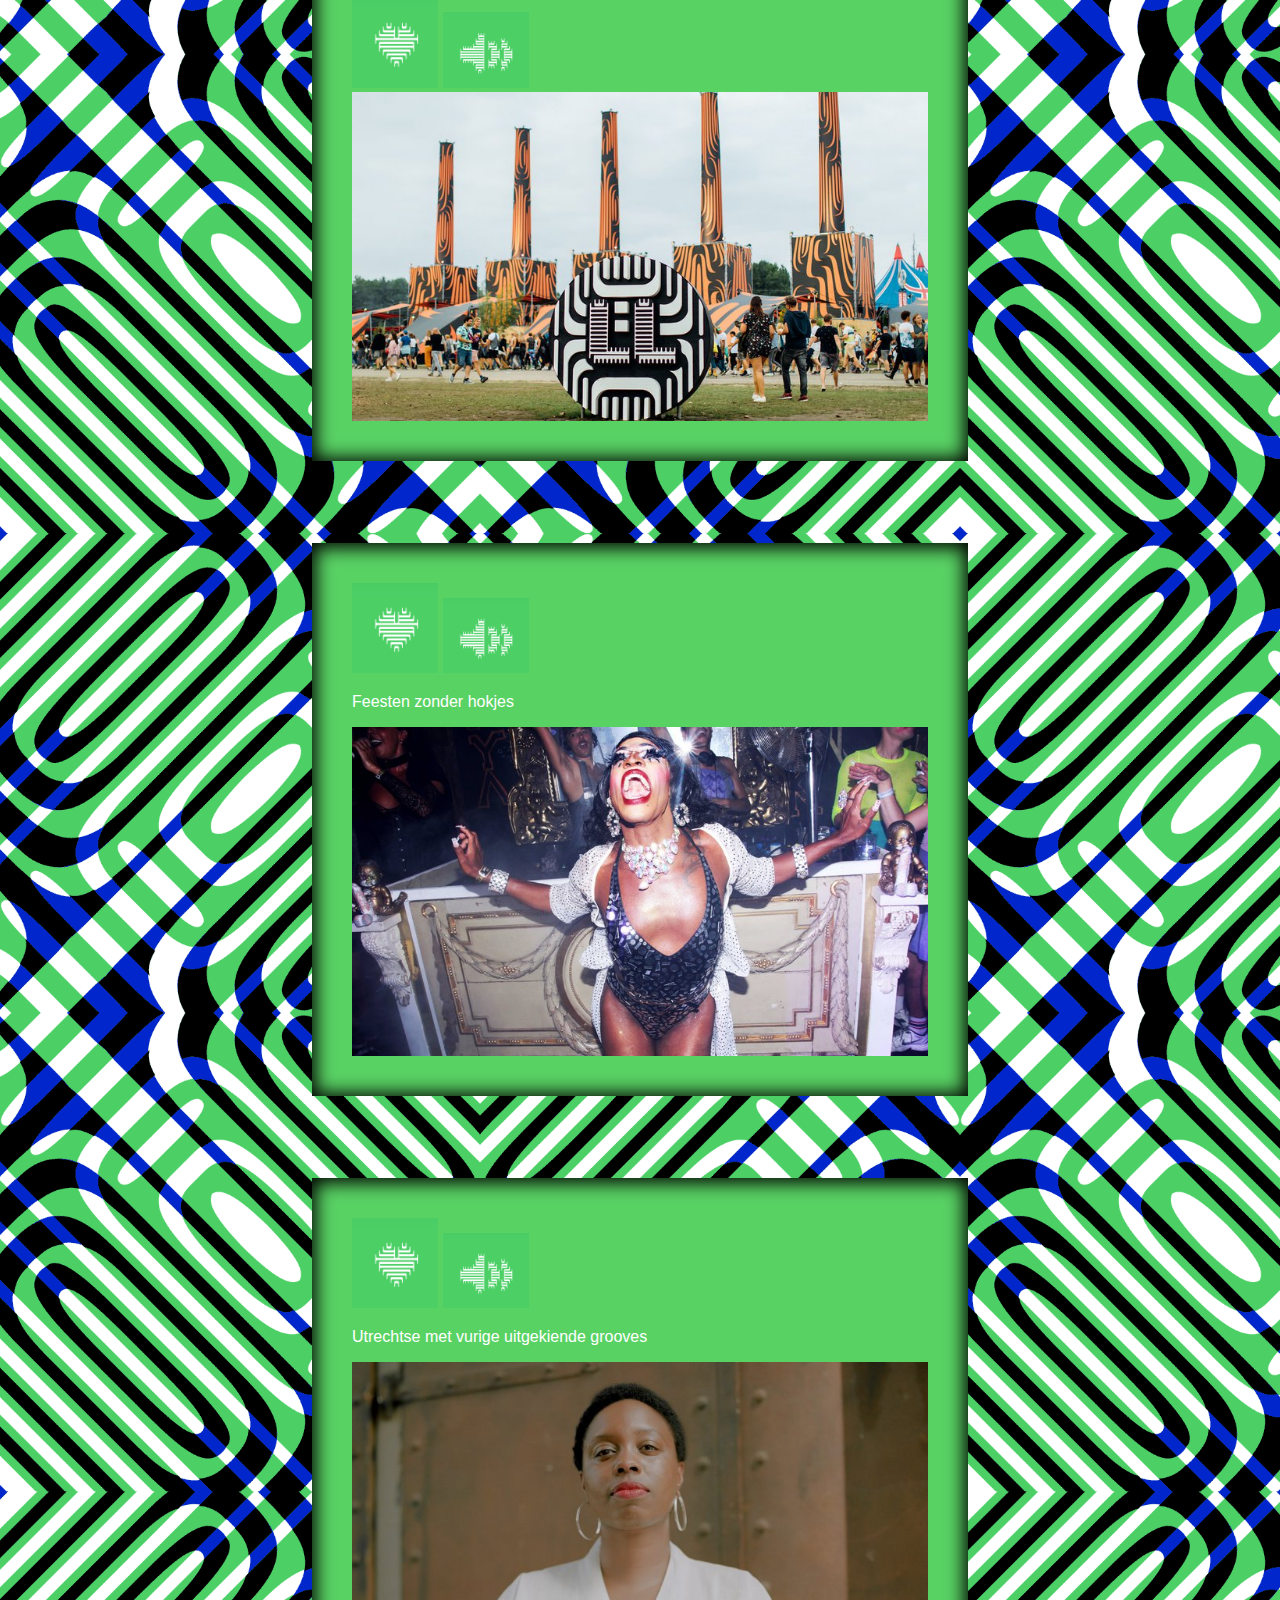
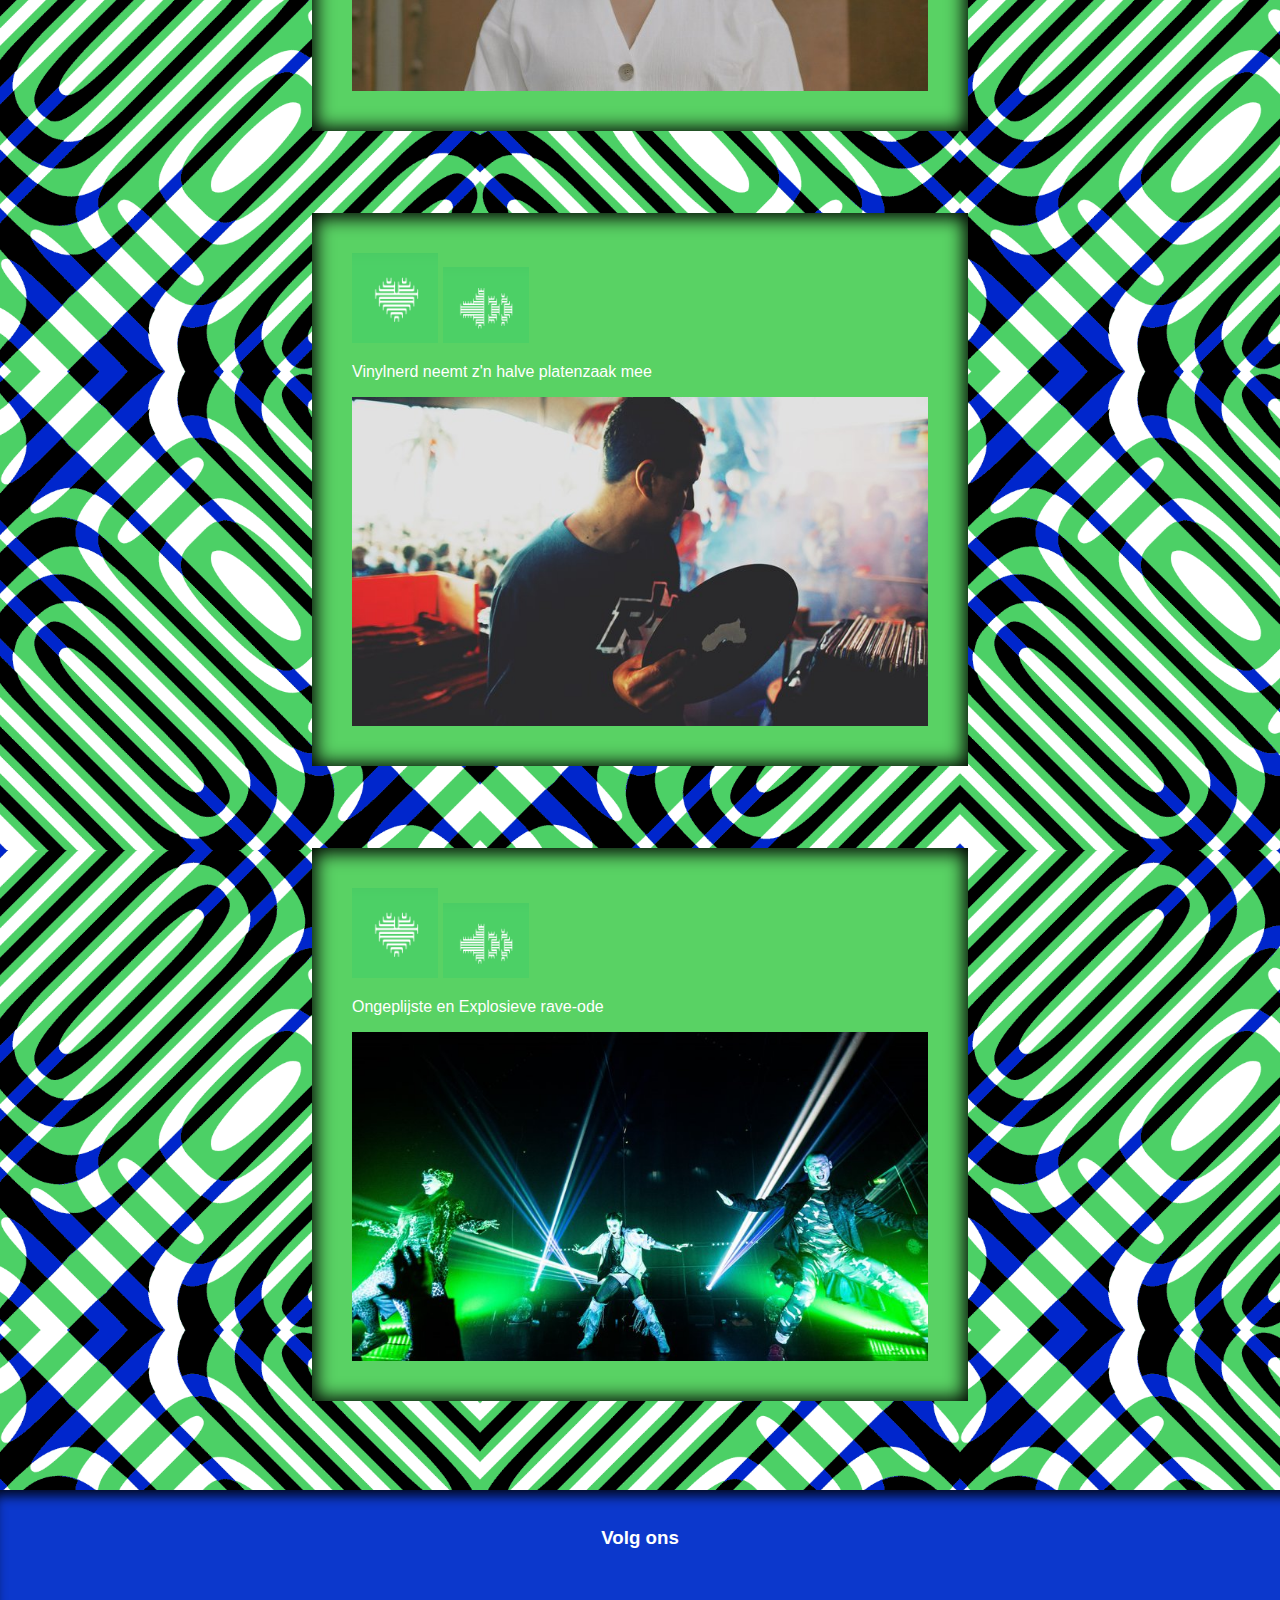
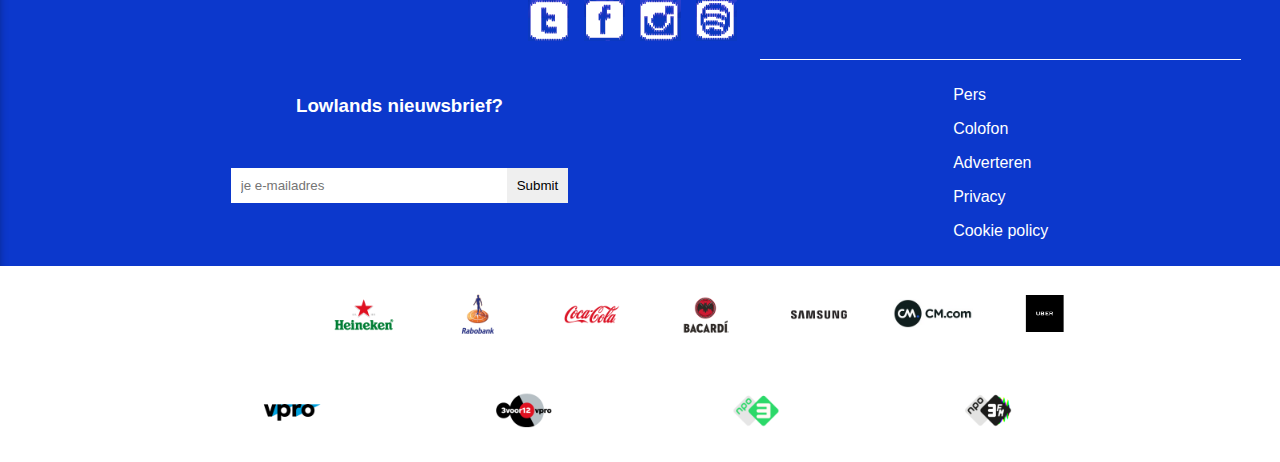
==== commit f8ad6012: "yeet" ====
--- a/html/index.html
+++ b/html/index.html
@@ -29,7 +29,9 @@
                 <li><a href="#">Achtergrond</a></li>
                 <li><a href="#">Grean and Clean</a></li>
                 <li><a href="#">Over Lowlands</a></li>
-                <p>Blijf op de hoogte!</p>
+            </ul>
+            <p>Blijf op de hoogte!</p>
+            <ul>
                 <li><img src="../images/twitter.png" alt="twitter button"></li>
                 <li><img src="../images/facebook.png" alt="facebook button"></li>
                 <li><img src="../images/instagram.png" alt="instagram button"></li>
@@ -45,93 +47,95 @@
             </ul>
         </nav>
         <section>
-            <!--<h1>A Artiesten</h1> !-->
+            <h1>artiesten</h1>
+            <a href="../html/detail.html">
+                <article>
+                    <img src="../images/hartje.png" alt="favorieten icoon">
+                    <img src="../images/volume.png" alt="volume icoon">
+                    <p>Psychedelische harmonieen voor idereen</p>
+                    <h2>Tame Impala</h2>
+                    <img class="programma_img" src="../images/artiesten/tame_impala.jpg" alt="Tame Impala">
+                </article>
+            </a>
             <article>
-                <img class="icoon" src="../images/hartje.png" alt="favorieten icoon">
-                <img class="icoon_muziek" src="../images/volume.png" alt="volume icoon">
-                <p>Psychedelische harmonieen voor idereen</p>
-                <h2>Tame Impala</h2>
-                <img class="programma_img" src="../images/artiesten/tame_impala.jpg" alt="Tame Impala"><a href="#"></a>
+                <img src="../images/hartje.png" alt="favorieten icoon">
+                <img src="../images/volume.png" alt="volume icoon">
+                <p>Intens mijmerende poptovenares</p>
+                <h2>Billie Eilish</h2>
+                <img class="programma_img" src="../images/artiesten/billy_eilish.jpg" alt="Billie Eilish">
             </article>
             <article>
-                <img class="icoon" src="../images/hartje.png" alt="favorieten icoon">
-                <img class="icoon_muziek" src="../images/volume.png" alt="volume icoon">
-                <p>Intens mijmerende poptovenares</p>
-                <h2>Billie Eilish</h2>
-                <img class="programma_img" src="../images/artiesten/billy_eilish.jpg" alt="Billie Eilish"><a href="#"></a>
+                <img src="../images/hartje.png" alt="favorieten icoon">
+                <img src="../images/volume.png" alt="volume icoon">
+                <p>Rockfenomenale Lowlands only show</p>
+                <h2>De Straat</h2>
+                <img class="programma_img" src="../images/artiesten/de_straat.jpg" alt="De Straat">
             </article>
             <article>
-                <img class="icoon" src="../images/hartje.png" alt="favorieten icoon">
-                <img class="icoon_muziek" src="../images/volume.png" alt="volume icoon">
-                <p>Rockfenomenale Lowlands only show</p>
-                <h2>De Straat</h2>
-                <img class="programma_img" src="../images/artiesten/de_straat.jpg" alt="De Straat"><a href="#"></a>
+                <img src="../images/hartje.png" alt="favorieten icoon">
+                <img src="../images/volume.png" alt="volume icoon">
+                <p>Genrebenders doen salto's en crowdsurfs</p>
+                <h2>Twenty One Pilots</h2>
+                <img class="programma_img" src="../images/artiesten/twenty_one_pilots.jpg" alt="21 Pilots">
             </article>
             <article>
-                <img class="icoon" src="../images/hartje.png" alt="favorieten icoon">
-                <img class="icoon_muziek" src="../images/volume.png" alt="volume icoon">
-                <p>Genrebenders doen salto's en crowdsurfs</p>
-                <h2>Twenty One Pilots</h2>
-                <img class="programma_img" src="../images/artiesten/twenty_one_pilots.jpg" alt="21 Pilots"><a href="#"></a>
-            </article>
-            <article>
-                <img class="icoon" src="../images/hartje.png" alt="favorieten icoon">
-                <img class="icoon_muziek" src="../images/volume.png" alt="volume icoon">
+                <img src="../images/hartje.png" alt="favorieten icoon">
+                <img src="../images/volume.png" alt="volume icoon">
                 <p>Met bassen blazende Asap Mob-TELG</p>
                 <h2>Asap Rocky</h2>
-                <img class="programma_img" src="../images/artiesten/asap_rocky.jpg" alt="Asap Rocky"><a href="#"></a>
+                <img class="programma_img" src="../images/artiesten/asap_rocky.jpg" alt="Asap Rocky">
             </article>
             <article>
                 <img class="icoon" src="../images/hartje.png" alt="favorieten icoon">
                 <img class="icoon_muziek" src="../images/volume.png" alt="volume icoon">
                 <p>Psychedelische harmonieen voor idereen</p>
                 <h2>Franz Ferdinand</h2>
-                <img class="programma_img" src="../images/artiesten/franz_ferdinand.jpg" alt="Franz Ferdinand"><a href="#"></a>
+                <img class="programma_img" src="../images/artiesten/franz_ferdinand.jpg" alt="Franz Ferdinand">
             </article>
         </section>
 
-        <section class="section2">
-            <article class="artiesten2">
-                <img class="icoon" src="../images/hartje.png" alt="favorieten icoon">
-                <img class="icoon_muziek" src="../images/volume.png" alt="volume icoon">
+        <section>
+            <h2>overige artiesten</h2>
+            <article>
+                <img src="../images/hartje.png" alt="favorieten icoon">
+                <img src="../images/volume.png" alt="volume icoon">
                 <p>Eigenwijze Drum'n'Bass</p>
                 <h2>Camo and Krooked</h2>
-                <img class="programma_img2" src="../images/artiesten/download.jpg" alt="Camo and Krooked"><a href="#"></a>
+                <img class="programma_img2" src="../images/artiesten/download.jpg" alt="Camo and Krooked">
             </article>
-            <article class="artiesten2">
-                <img class="icoon" src="../images/hartje.png" alt="favorieten icoon">
-                <img class="icoon_muziek" src="../images/volume.png" alt="volume icoon">
-                <p>.</p>
+            <article>
+                <img src="../images/hartje.png" alt="favorieten icoon">
+                <img src="../images/volume.png" alt="volume icoon">
                 <h2>Armadillow</h2>
-                <img class="programma_img2" src="../images/artiesten/download%20copy%202.jpg" alt="Armadillow"><a href="#"></a>
+                <img class="programma_img2" src="../images/artiesten/download%20copy%202.jpg" alt="Armadillow">
             </article>
-            <article class="artiesten2">
-                <img class="icoon" src="../images/hartje.png" alt="favorieten icoon">
-                <img class="icoon_muziek" src="../images/volume.png" alt="volume icoon">
+            <article>
+                <img src="../images/hartje.png" alt="favorieten icoon">
+                <img src="../images/volume.png" alt="volume icoon">
                 <p>Feesten zonder hokjes</p>
                 <h2>Adonis</h2>
-                <img class="programma_img2" src="../images/artiesten/download%20copy%203.jpg" alt="Adonis"><a href="#"></a>
+                <img class="programma_img2" src="../images/artiesten/download%20copy%203.jpg" alt="Adonis">
             </article>
-            <article class="artiesten2">
-                <img class="icoon" src="../images/hartje.png" alt="favorieten icoon">
-                <img class="icoon_muziek" src="../images/volume.png" alt="volume icoon">
+            <article>
+                <img src="../images/hartje.png" alt="favorieten icoon">
+                <img src="../images/volume.png" alt="volume icoon">
                 <p>Utrechtse met vurige uitgekiende grooves</p>
                 <h2>Carista</h2>
-                <img class="programma_img2" src="../images/artiesten/download%20copy%204.jpg" alt="Carista"><a href="#"></a>
+                <img class="programma_img2" src="../images/artiesten/download%20copy%204.jpg" alt="Carista">
             </article>
-            <article class="artiesten2">
-                <img class="icoon" src="../images/hartje.png" alt="favorieten icoon">
-                <img class="icoon_muziek" src="../images/volume.png" alt="volume icoon">
+            <article>
+                <img src="../images/hartje.png" alt="favorieten icoon">
+                <img src="../images/volume.png" alt="volume icoon">
                 <p>Vinylnerd neemt z'n halve platenzaak mee</p>
                 <h2>Antal</h2>
-                <img class="programma_img2" src="../images/artiesten/download%20copy.jpg" alt="Antal"><a href="#"></a>
+                <img class="programma_img2" src="../images/artiesten/download%20copy.jpg" alt="Antal">
             </article>
-            <article class="artiesten2">
-                <img class="icoon" src="../images/hartje.png" alt="favorieten icoon">
-                <img class="icoon_muziek" src="../images/volume.png" alt="volume icoon">
+            <article>
+                <img src="../images/hartje.png" alt="favorieten icoon">
+                <img src="../images/volume.png" alt="volume icoon">
                 <p>Ongeplijste en Explosieve rave-ode</p>
                 <h2>Club Guy and Roni</h2>
-                <img class="programma_img2" src="../images/artiesten/download-1.jpg" alt="Club guy and Roni"><a href="#"></a>
+                <img class="programma_img2" src="../images/artiesten/download-1.jpg" alt="Club guy and Roni">
             </article>
         </section>
     </main>
@@ -139,7 +143,6 @@
         <section>
 
             <h3>Volg ons</h3>
-
             <nav>
                 <img src="../images/twitter.png" alt="twitter link">
                 <img src="../images/facebook.png" alt="facebook link">
@@ -147,31 +150,25 @@
                 <img src="../images/spotify.png" alt="spotify link">
             </nav>
         </section>
-
         <section>
             <h3>Lowlands nieuwsbrief?</h3>
-
             <form>
                 <input type="text" placeholder="je e-mailadres">
                 <input type="submit">
             </form>
         </section>
-
         <section>
+            <h4>extra informatie</h4>
             <nav>
                 <a href="#">Pers</a>
                 <a href="#">Colofon</a>
                 <a href="#">Adverteren</a>
                 <a href="#">Privacy</a>
                 <a href="#">Cookie policy</a>
-
             </nav>
         </section>
-
         <section>
-
             <h3>Sponsoren</h3>
-
             <figure><img src="../images/sponsors/heineken.png" alt="heineken logo"></figure>
             <figure><img src="../images/sponsors/rabo.png" alt="rabobank logo"></figure>
             <figure><img src="../images/sponsors/coca_cola.png" alt="coca cola logo"></figure>
--- a/css/style.css
+++ b/css/style.css
@@ -5,16 +5,35 @@
 
 body {
     font-family: 'solid', sans-serif;
-    font-weight: 300;
     margin: 0;
+    overflow-x: hidden;
+}
+
+h1,
+h2,
+h4 {
+    display: none;
+}
+
+/* header */
+header {
     background-image: url('../images/gigg.gif');
-    background-size: 100%;
+    background-size: cover;
+    background-position: center;
     background-repeat: no-repeat;
     background-color: rgb(89, 210, 100);
-}
+    height: 60vh;
+}
+
+/* Header voor de overzichts pagina (alleen zodat ik de achtergrond kan veranderen) */
+.detailheader {
+    background-image: url('../images/tameimpalawall.png');
+    background-size: cover;
+}
+
 
 header nav:nth-child(1) ul {
-    font-size: 1.5em;
+    font-size: 1.3em;
     display: flex;
     align-items: center;
     justify-content: space-evenly;
@@ -22,128 +41,8 @@
     background: linear-gradient(0deg, rgba(0, 0, 0, 1) 0%, rgba(35, 24, 204, 1) 14%);
     padding: 1em;
     margin: 0;
-    margin-bottom: 20em;
-}
-
-main nav {
-    font-size: 15px;
-    background-color: rgb(89, 210, 100);
-    background: linear-gradient(0deg, rgba(0, 0, 0, 1) 0%, rgb(89, 210, 100) 14%);
-    display: flex;
-    align-items: center;
-    margin-bottom: 5em;
-
-}
-
-
-main a:hover {
-    color: rgb(35, 24, 204);
-}
-
-nav p {
-    color: white;
-    font-size: 30px
-}
-
-a {
-    color: white;
-    text-decoration: none;
-}
-
-a:hover {
-    color: rgb(89, 210, 100);
-
-}
-
-button:hover {
-    color: rgb(89, 210, 100);
-}
-
-li {
-    display: inline-block;
-}
-
-main {
-    background-image: url(../images/background-section.png);
-    background-size: 25%;
-    background-repeat: repeat;
-}
-
-section {
-    display: grid;
-    grid-template-columns: repeat(auto-fill, minmax(350px, 3fr));
-    align-items: center;
-    grid-gap: 2em;
-    padding: 5vw;
-}
-
-article {
-    flex: 30%;
-    background-color: rgb(89, 210, 100);
-    box-shadow: inset 0px 1px 18px 4px rgba(0, 0, 0, 1);
-    padding: 40px 40px 40px 40px;
-    margin: 25px auto;
-    max-width: 400px;
-}
-
-article p {
-    color: white;
-}
-
-article h2 {
-    font-size: 35px;
-}
-
-article:hover {
-    background-color: rgb(35, 24, 204);
-    background-size: 400%;
-    background-repeat: no-repeat;
-    color: red;
-}
-
-.programma_img {
-    max-width: 100%;
-    display: flex;
-    align-items: flex-start;
-}
-
-.icoon {
-    max-width: 10%
-}
-
-.icoon_muziek {
-    max-width: 10%;
-}
-
-.section2 {
-    display: grid;
-    grid-template-columns: repeat(auto-fill, minmax(350px, 3fr));
-    align-items: center;
-}
-
-.artiesten2 {
-    flex: 30%;
-    background-color: rgb(89, 210, 100);
-    box-shadow: inset 0px 1px 18px 4px rgba(0, 0, 0, 1);
-    padding: 40px;
-    margin: 25px auto;
-    max-width: 50%;
-}
-
-.programma_img2 {
-    max-width: 100%;
-    display: flex;
-    align-items: center;
-}
-
-footer {
-    background-color: rgb(35, 24, 204);
-    display: flex;
-    align-items: center;
-    flex-wrap: wrap;
-    color: white;
-}
-
+    margin-bottom: 60vh;
+}
 
 header nav:nth-child(2) {
     display: flex;
@@ -186,7 +85,382 @@
     color: white;
 }
 
+/*Id voor de javascript button er is een z-index van 999999 zodat de button altijd boven alles staat. Hierdor wanneer een gebruiker op de button klikt en het menu tevoorschijn komt, de button nogsteeds bovenop het uitgeschoven menu staat.*/
 #mobile_btn {
     position: relative;
     z-index: 999999;
 }
+
+button:hover {
+    color: rgb(89, 210, 100);
+}
+
+header nav ul:nth-child(3) {
+    display: flex;
+    flex-direction: row;
+    justify-content: space-between;
+}
+
+/* Main */
+
+main nav {
+    font-size: 20px;
+    background: linear-gradient(0deg, rgba(0, 0, 0, 1) 0%, rgb(89, 210, 100) 14%);
+    display: flex;
+    align-items: center;
+    margin-bottom: 5em;
+
+}
+
+
+main a:hover {
+    color: rgb(35, 24, 204);
+}
+
+nav p {
+    color: white;
+    font-size: 30px
+}
+
+a {
+    color: white;
+    text-decoration: none;
+}
+
+a:hover {
+    color: rgb(89, 210, 100);
+
+}
+
+li {
+    display: inline-block;
+}
+
+main {
+    background-image: url(../images/background-section.png);
+    background-size: 75%;
+    background-repeat: repeat;
+}
+
+section {
+    display: grid;
+    grid-template-columns: 1fr 1fr;
+    padding: 5vw;
+}
+
+main section:nth-child(3) {
+    display: grid;
+    grid-template-columns: 1fr 1fr 1fr;
+    align-items: center;
+    padding: 5vw;
+}
+
+
+article {
+    background-color: rgb(89, 210, 100);
+    box-shadow: inset 0px 1px 18px 4px rgba(0, 0, 0, 1);
+    padding: 40px 40px 40px 40px;
+    margin: 25px auto;
+    width: 50%;
+}
+
+main article:nth-child(2) {
+    flex: 30%;
+    background-color: rgb(89, 210, 100);
+    box-shadow: inset 0px 1px 18px 4px rgba(0, 0, 0, 1);
+    padding: 40px;
+    margin: 25px auto;
+    max-width: 75%;
+}
+
+
+article p {
+    color: white;
+    font-size: 16px;
+}
+
+article h2 {
+    font-size: 35px;
+}
+
+article:hover {
+    background-color: rgb(35, 24, 204);
+}
+
+/* Css voor de articles van de overzichts pagina */
+
+.detailsection {
+    display: grid;
+    grid-template-columns: 1fr;
+    padding: 1vw;
+    margin-left: 20%;
+    width: 60%;
+}
+
+.impala:hover {
+    background-color: rgb(89, 210, 100);
+}
+
+
+
+.impala ul img {
+    width: 10%;
+    height: 5%;
+}
+
+
+.impala img {
+    width: 100%;
+    height: auto;
+}
+
+
+.impala p:nth-last-child(1) {
+    font-family: sans-serif;
+    font-size: 16px;
+    color: black;
+}
+
+.impala h3 {
+    font-size: 25px;
+    text-align: center;
+}
+
+.impala a {
+    font-size: 18px;
+}
+
+iframe {
+    display: flex;
+    width: 100%;
+    height: 20;
+}
+
+/* Classed gebruikt voor programma afbeeldingen want op een of andere reden pakt hij de article img:nth-child(3) em (4) niet */
+.programma_img {
+    max-width: 100%;
+    display: flex;
+    align-items: flex-start;
+}
+
+.programma_img2 {
+    max-width: 100%;
+    display: flex;
+    align-items: center;
+}
+
+article img:nth-child(1) {
+    max-width: 10%;
+}
+
+article img:nth-child(2) {
+    max-width: 10%;
+}
+
+/* footer */
+footer {
+    background-color: #0C38CC;
+    width: 100vw;
+    box-shadow: inset 5px 16px 12px -10px rgba(0, 0, 0, .85);
+    display: flex;
+    flex-wrap: wrap;
+    z-index: 999;
+}
+
+footer section {
+    display: flex;
+    flex-direction: column;
+    padding: 2vh 15vw;
+}
+
+footer section h3 {
+    color: #fff;
+}
+
+footer section:nth-child(1) nav {
+    display: flex;
+    align-items: center;
+    justify-content: center;
+}
+
+footer section:nth-child(1) nav img {
+    width: 100%;
+    max-width: 50px;
+    padding: 0px 15px 0px 0px;
+}
+
+footer section:nth-child(2) input[type="text"] {
+    padding: 10px;
+    min-width: 20vw;
+    border: none;
+    margin: 0px;
+}
+
+footer section:nth-child(2) input[type="submit"] {
+    padding: 10px;
+    width: auto;
+    border: none;
+    margin: 0px;
+}
+
+form {
+    display: flex;
+}
+
+footer section:nth-child(3) {
+    border-top: 1px solid #fff;
+}
+
+footer section:nth-child(3) nav {
+    display: flex;
+    flex-direction: row;
+    width: 100%;
+}
+
+footer section:nth-child(3) nav a {
+    color: #fff;
+    line-height: 2;
+    margin: 90px;
+    margin-top: 15px;
+    margin-bottom: 15px;
+    display: flex;
+}
+
+footer section:nth-child(4) {
+    background-color: #fff;
+    display: flex;
+    flex-direction: row;
+    flex-wrap: wrap;
+    justify-content: space-around;
+    width: 90%;
+}
+
+footer section:nth-child(4) figure {
+    max-width: 80px;
+    position: relative;
+    height: auto;
+    overflow: hidden;
+    margin: 0;
+    align-self: center;
+}
+
+footer section:nth-child(4) figure img {
+    width: 100%;
+    height: auto;
+}
+
+/* media queries ik heb gebruik gemaakt van 2 media queries. 1 vanaf 1300px en de andere vanaf 600px dit heb ik gedaan omdat ik wou dat sommige elementen pas moesten veranderen wanneer de website op het kleinste formaat zou zijn*/
+
+@media only screen and (max-width: 1300px) {
+    header nav:nth-child(1) ul {
+        font-size: 1em;
+        display: flex;
+        flex-wrap: wrap;
+    }
+
+    header nav:nth-child(2) ul {
+        margin-top: 15%;
+    }
+
+    header nav:nth-child(2) li {
+        font-size: 2em;
+        margin-top: 5%;
+    }
+
+    header nav:nth-child(2) p {
+        font-size: 1.5em;
+    }
+
+    section,
+    main section:nth-child(3) {
+        display: grid;
+        grid-template-columns: 1fr;
+        align-items: center;
+        grid-gap: 2em;
+        padding: 5vw;
+    }
+
+    main article:nth-child(2) {
+        background-color: rgb(89, 210, 100);
+        box-shadow: inset 0px 1px 18px 4px rgba(0, 0, 0, 1);
+        padding: 40px 40px 40px 40px;
+        margin: 25px auto;
+        width: 50%;
+    }
+
+    main nav {
+        font-size: 15px;
+    }
+
+
+    footer section:nth-child(3) nav a {
+        color: #fff;
+        line-height: 2;
+        display: flex;
+        flex-wrap: wrap;
+        margin: 1px;
+    }
+
+    footer section:nth-child(3) nav {
+        display: flex;
+        flex-direction: column;
+
+    }
+
+    article img:nth-child(1) {
+        max-width: 15%;
+    }
+
+    article img:nth-child(2) {
+        max-width: 15%;
+    }
+
+    footer {
+        display: flex;
+        justify-content: center;
+    }
+}
+
+@media only screen and (max-width: 600px) {
+    header nav button {
+        font-family: 'solid', sans-serif;
+        background-color: Transparent;
+        background-repeat: no-repeat;
+        border: none;
+        font-size: 1.2em;
+        color: white;
+        position: relative;
+        left: 16px;
+        top: -10px;
+    }
+
+    .detailsection {
+        display: grid;
+        grid-template-columns: 1fr;
+        padding: 45%;
+        position: relative;
+        width: 140%;
+        right: 410px;
+    }
+
+    .impala {
+        display: grid;
+        grid-template-columns: 1fr;
+        padding: 3vw;
+    }
+
+    .impala li {
+        margin-top: 5px;
+    }
+
+    .impala a {
+        margin: 20px;
+    }
+
+    .impala ul img {
+        width: 20%;
+        height: 20%
+    }
+}
+
+}
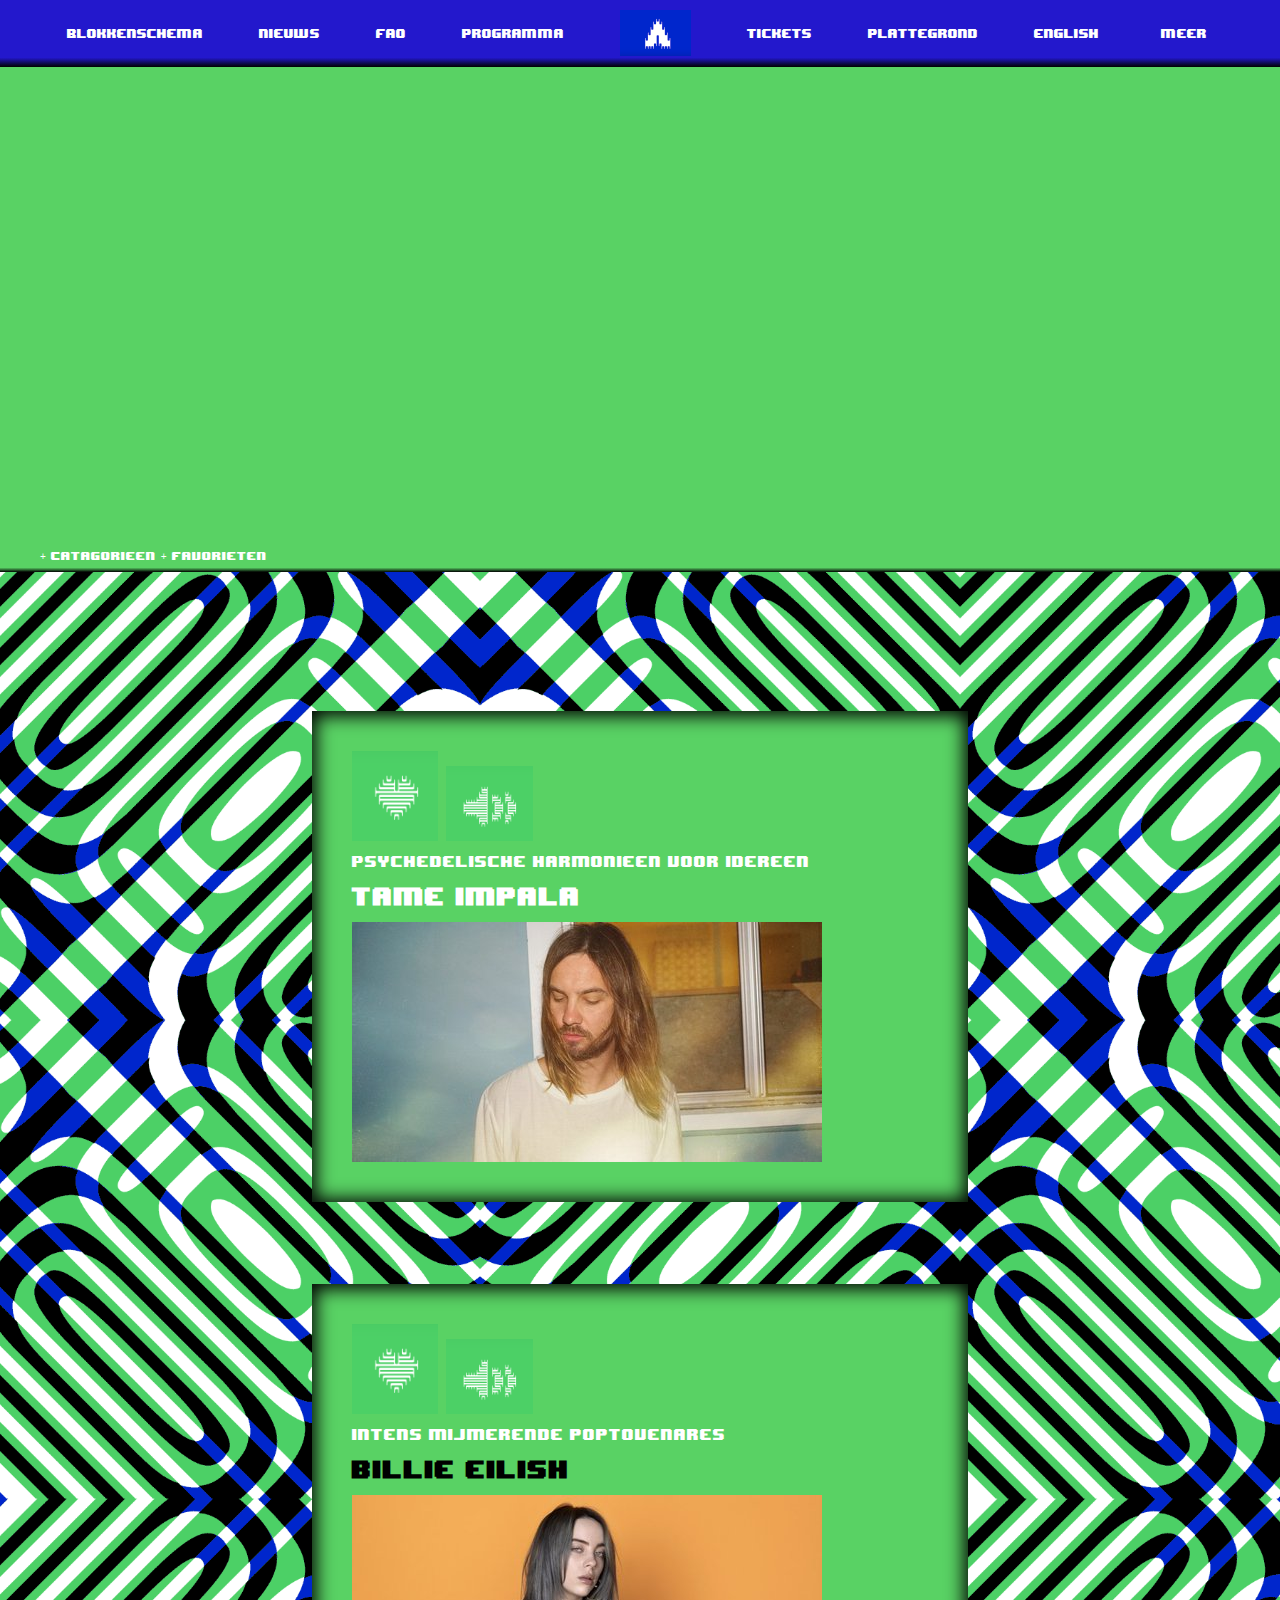
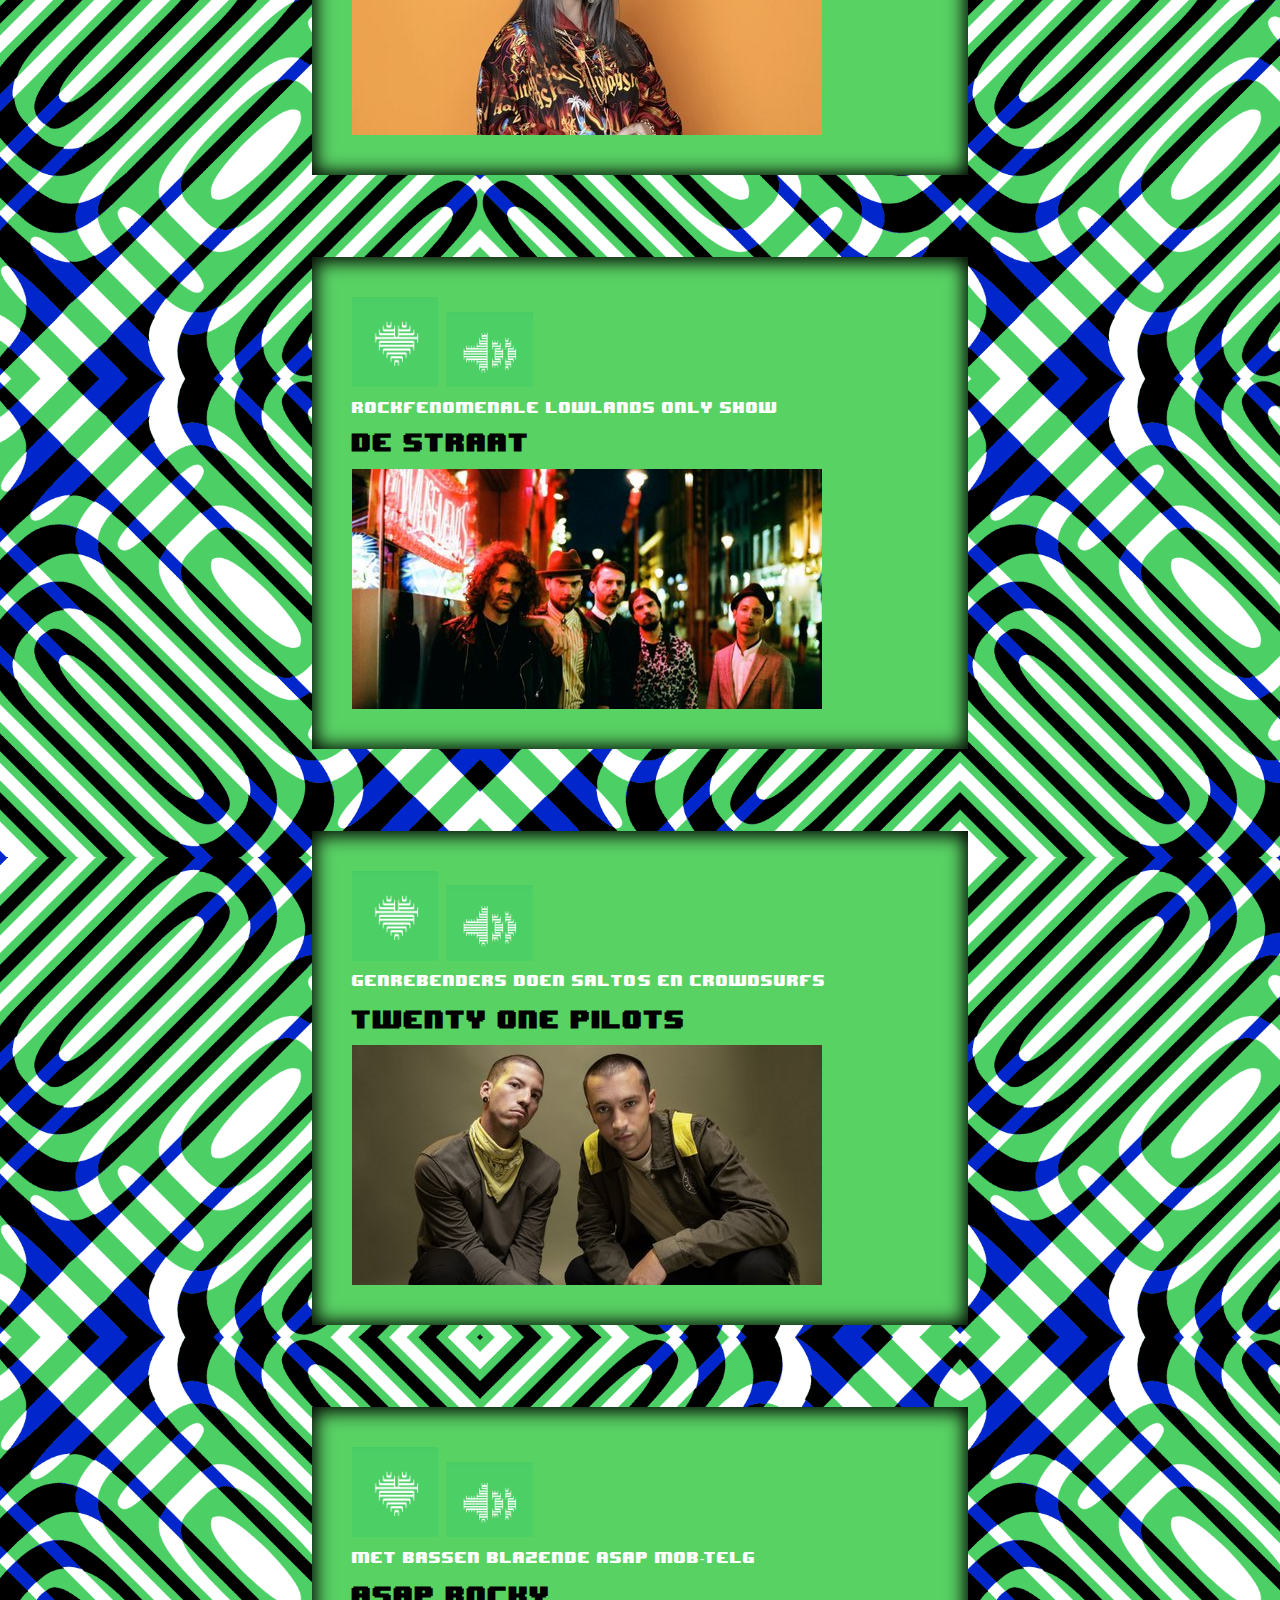
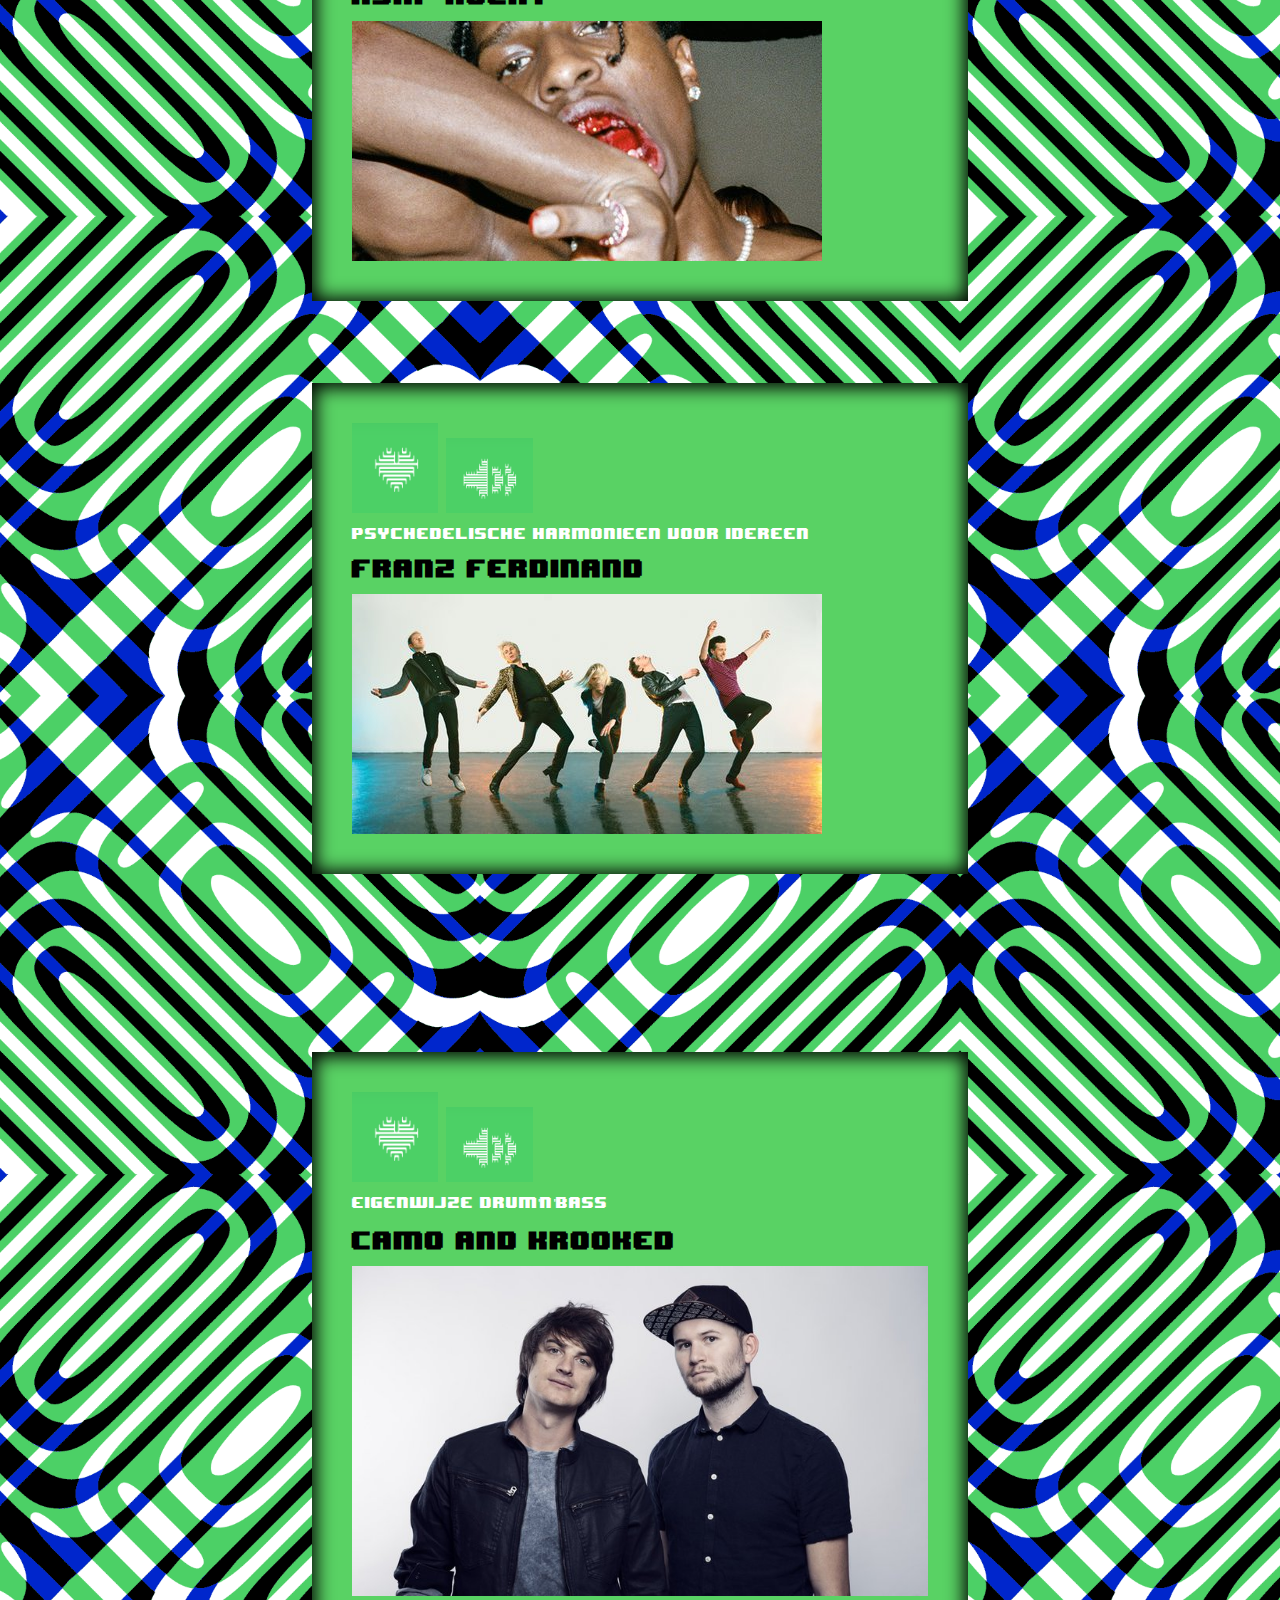
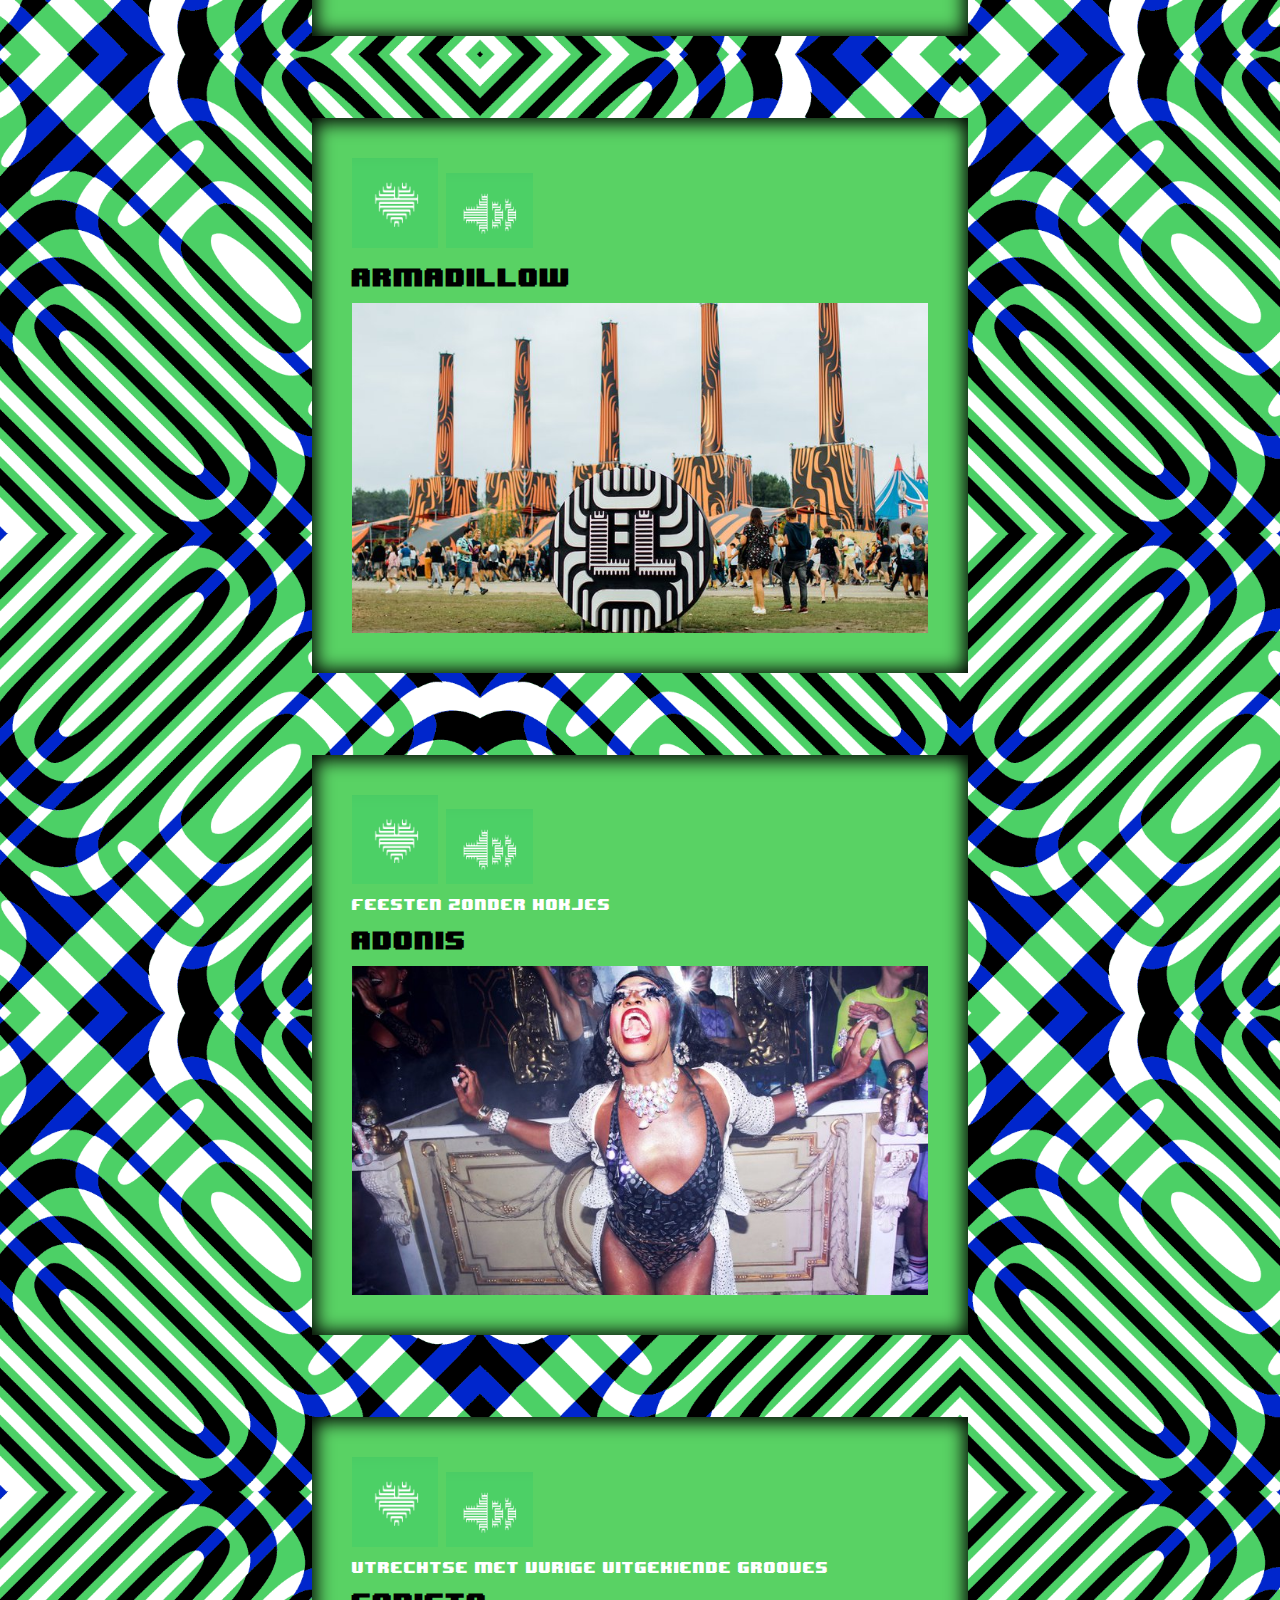
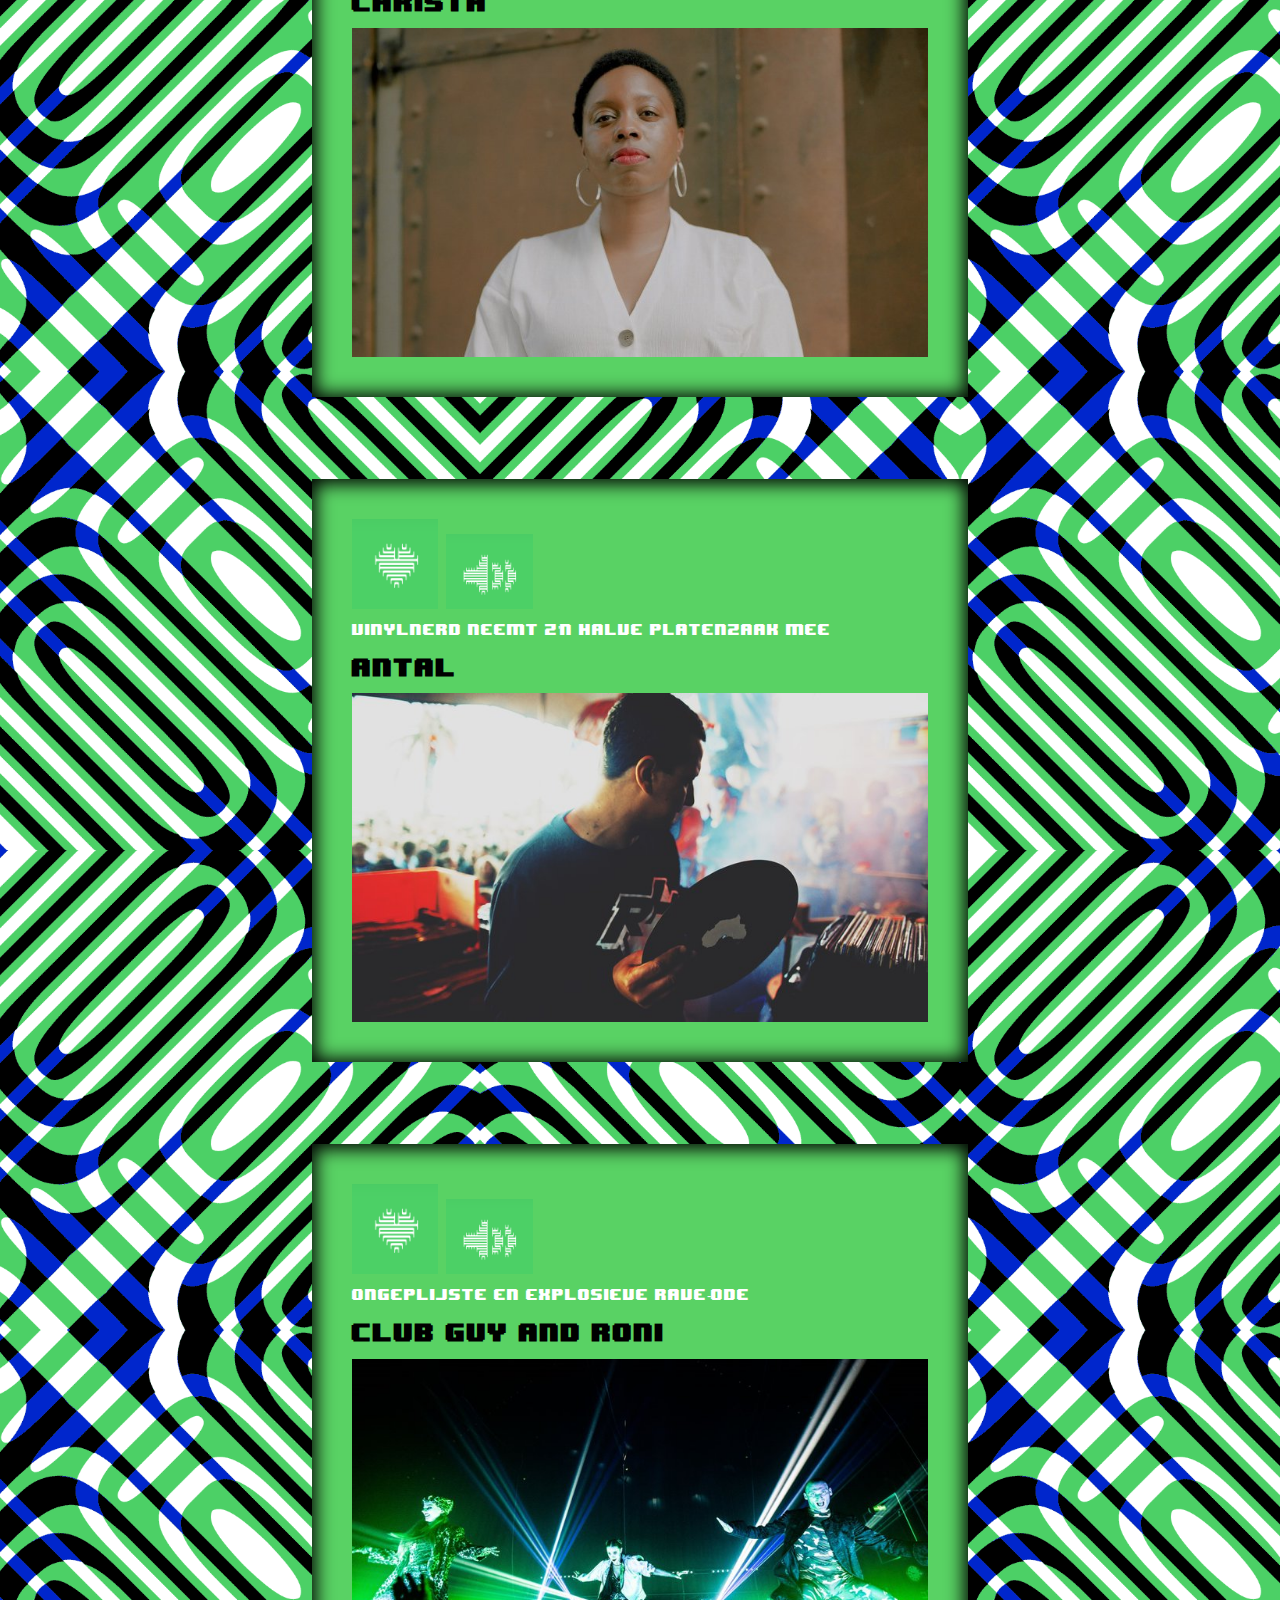
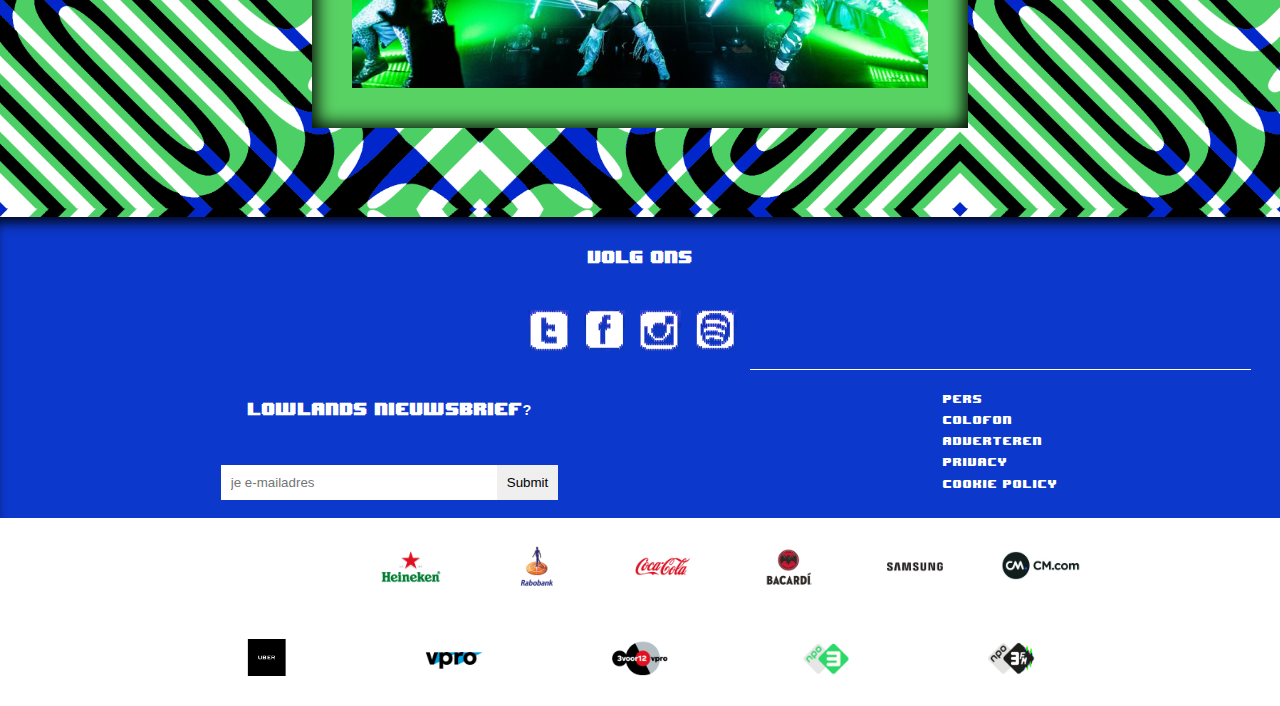
==== commit 8f8f79eb: "yeeet" ====
--- a/html/index.html
+++ b/html/index.html
@@ -95,7 +95,7 @@
         </section>
 
         <section>
-            <h2>overige artiesten</h2>
+            <h4>overige artiesten</h4>
             <article>
                 <img src="../images/hartje.png" alt="favorieten icoon">
                 <img src="../images/volume.png" alt="volume icoon">
--- a/css/style.css
+++ b/css/style.css
@@ -1,6 +1,6 @@
 @font-face {
     font-family: solid;
-    src: url('../fonts/solid.ttf');
+    src: url('../fonts/8bit.ttf');
 }
 
 body {
@@ -10,7 +10,6 @@
 }
 
 h1,
-h2,
 h4 {
     display: none;
 }
@@ -33,7 +32,7 @@
 
 
 header nav:nth-child(1) ul {
-    font-size: 1.3em;
+    font-size: 0.8em;
     display: flex;
     align-items: center;
     justify-content: space-evenly;
@@ -64,14 +63,15 @@
 }
 
 header nav:nth-child(2) ul {
-    margin-top: 10%;
+    margin-top: 100px;
     display: flex;
     flex-direction: column;
+    padding: 0px;
 }
 
 header nav:nth-child(2) li {
-
-    font-size: 4em;
+    margin-top: 10px;
+    font-size: 2em;
 }
 
 
@@ -81,7 +81,7 @@
     background-color: Transparent;
     background-repeat: no-repeat;
     border: none;
-    font-size: 1.2em;
+    font-size: 1em;
     color: white;
 }
 
@@ -104,7 +104,7 @@
 /* Main */
 
 main nav {
-    font-size: 20px;
+    font-size: 0.8em;
     background: linear-gradient(0deg, rgba(0, 0, 0, 1) 0%, rgb(89, 210, 100) 14%);
     display: flex;
     align-items: center;
@@ -119,7 +119,6 @@
 
 nav p {
     color: white;
-    font-size: 30px
 }
 
 a {
@@ -176,11 +175,11 @@
 
 article p {
     color: white;
-    font-size: 16px;
+    font-size: 0.8em;
 }
 
 article h2 {
-    font-size: 35px;
+    font-size: 1.3em;
 }
 
 article:hover {
@@ -222,12 +221,11 @@
 }
 
 .impala h3 {
-    font-size: 25px;
     text-align: center;
 }
 
 .impala a {
-    font-size: 18px;
+    font-size: 1em;
 }
 
 iframe {
@@ -236,7 +234,7 @@
     height: 20;
 }
 
-/* Classed gebruikt voor programma afbeeldingen want op een of andere reden pakt hij de article img:nth-child(3) em (4) niet */
+/* Classed gebruikt voor programma afbeeldingen want hij pakt de article img:nth-child(3) em (4) niet */
 .programma_img {
     max-width: 100%;
     display: flex;
@@ -275,6 +273,7 @@
 
 footer section h3 {
     color: #fff;
+    font-size: 0.9em;
 }
 
 footer section:nth-child(1) nav {
@@ -324,6 +323,7 @@
     margin-top: 15px;
     margin-bottom: 15px;
     display: flex;
+    font-size: 0.6em;
 }
 
 footer section:nth-child(4) {
@@ -353,7 +353,7 @@
 
 @media only screen and (max-width: 1300px) {
     header nav:nth-child(1) ul {
-        font-size: 1em;
+        font-size: 0.65em;
         display: flex;
         flex-wrap: wrap;
     }
@@ -363,12 +363,13 @@
     }
 
     header nav:nth-child(2) li {
-        font-size: 2em;
+        font-size: 1.5em;
         margin-top: 5%;
+        text-align: center;
     }
 
     header nav:nth-child(2) p {
-        font-size: 1.5em;
+        font-size: 1em;
     }
 
     section,
@@ -389,7 +390,7 @@
     }
 
     main nav {
-        font-size: 15px;
+        font-size: 10px;
     }
 
 
@@ -427,20 +428,19 @@
         background-color: Transparent;
         background-repeat: no-repeat;
         border: none;
-        font-size: 1.2em;
+        font-size: 1em;
         color: white;
         position: relative;
-        left: 16px;
+        left: 19px;
         top: -10px;
     }
 
     .detailsection {
         display: grid;
         grid-template-columns: 1fr;
-        padding: 45%;
         position: relative;
-        width: 140%;
-        right: 410px;
+        width: 100%;
+        right: 100px;
     }
 
     .impala {
@@ -461,6 +461,15 @@
         width: 20%;
         height: 20%
     }
-}
-
-}
+
+    .impala iframe {
+        width: 100%;
+        height: auto;
+    }
+
+    body {
+        overflow-x: visible;
+    }
+}
+
+}
